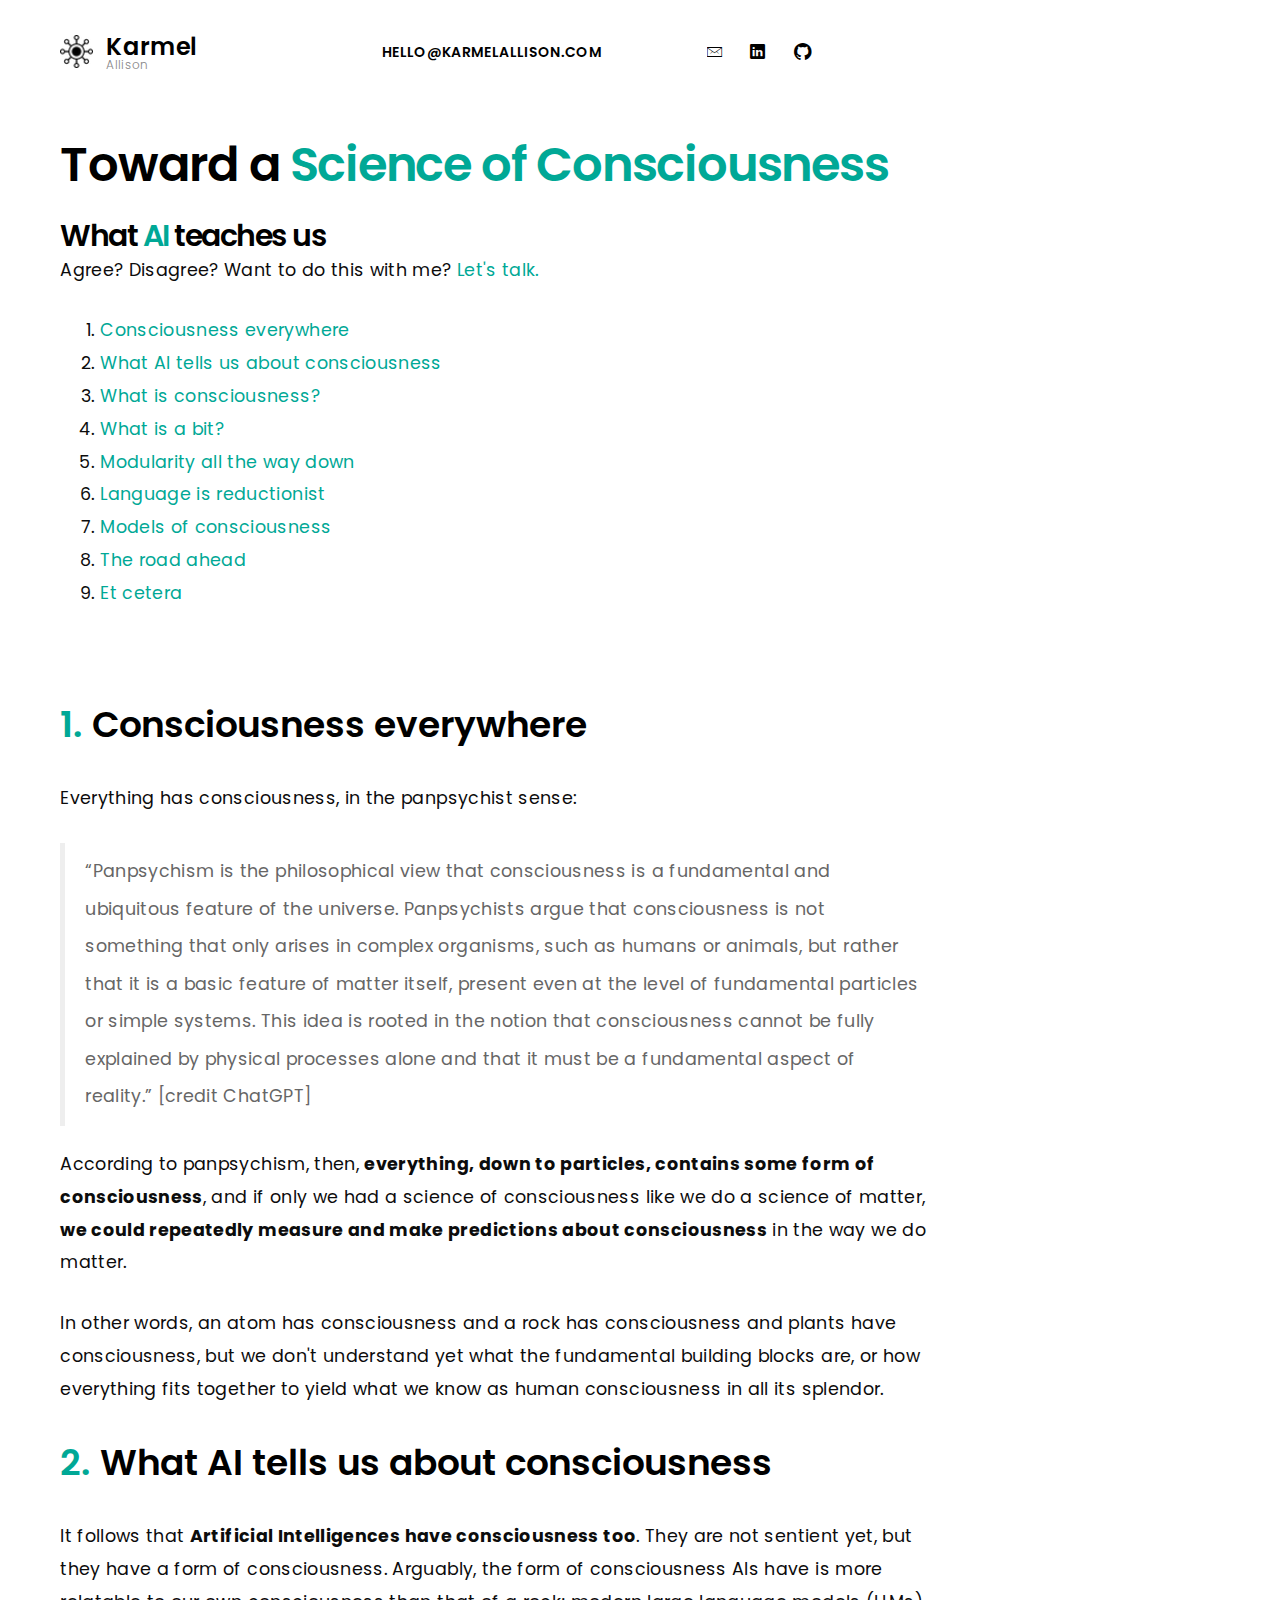
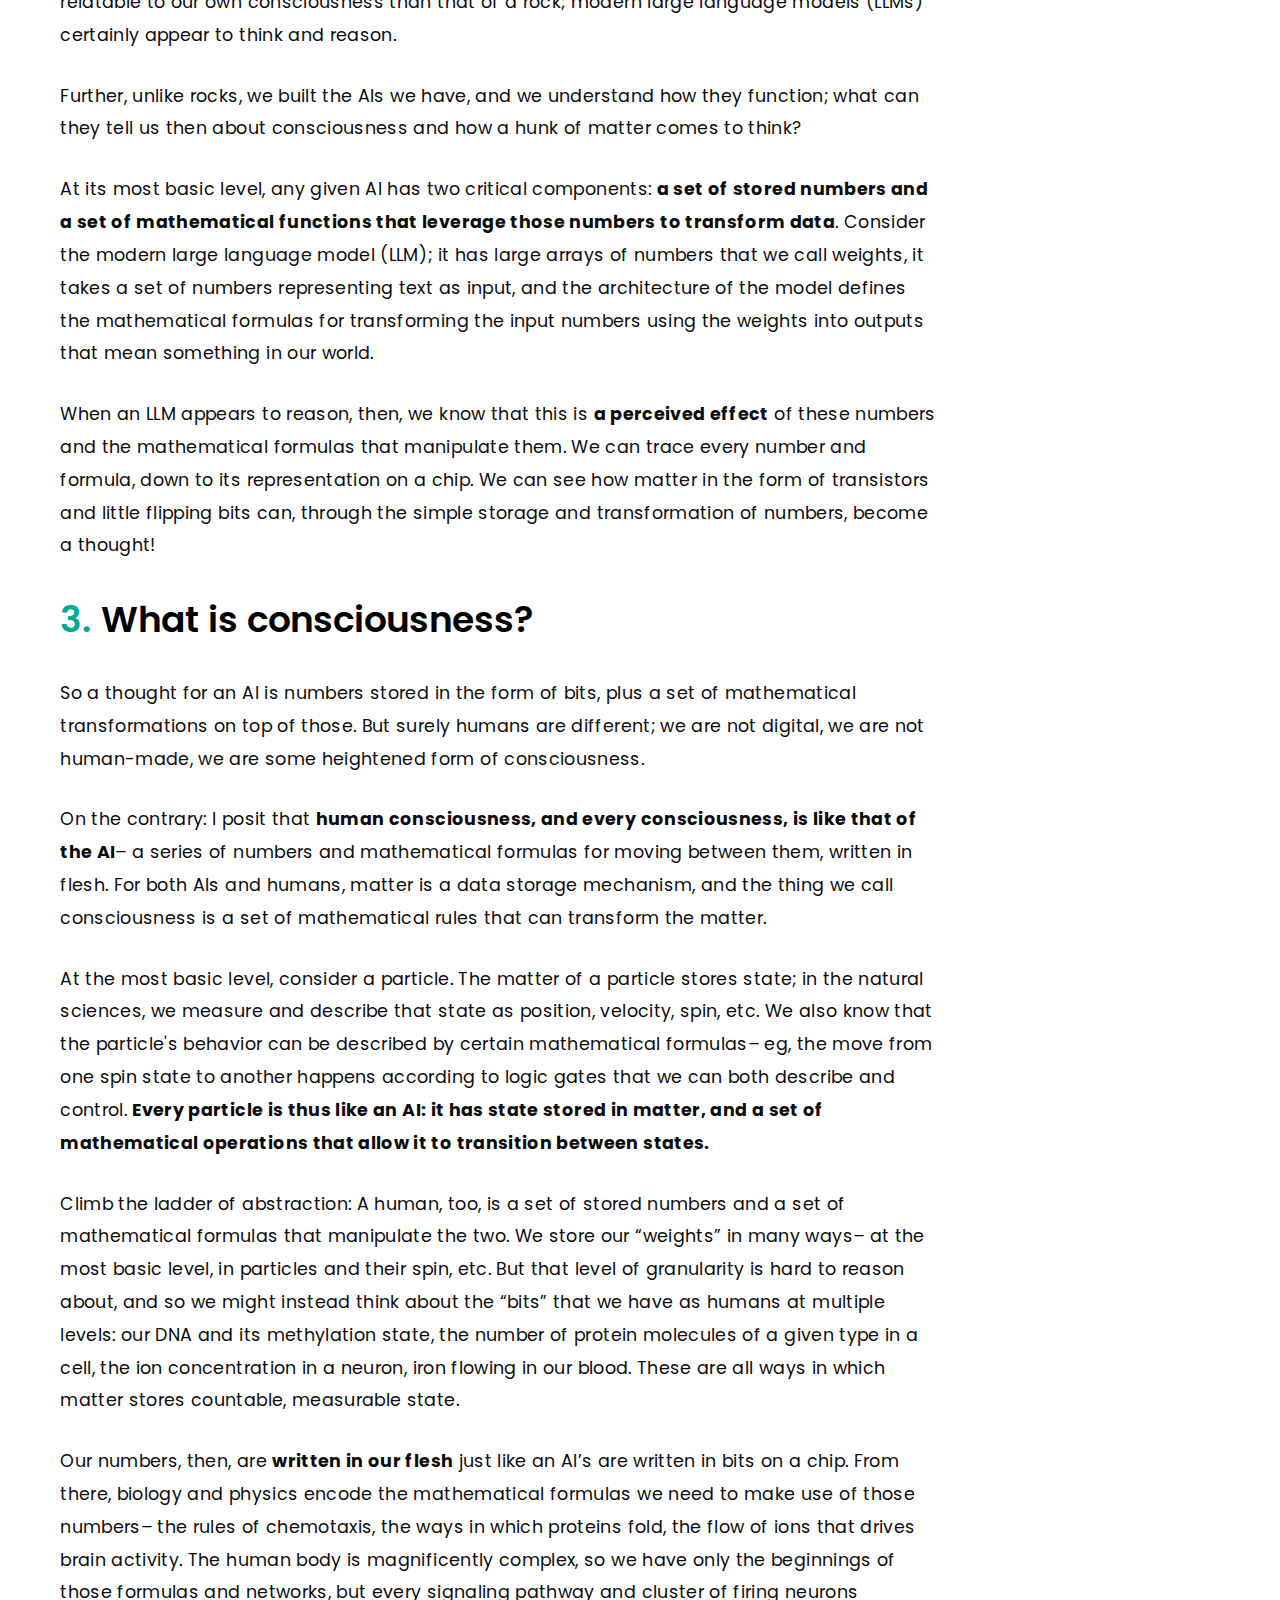
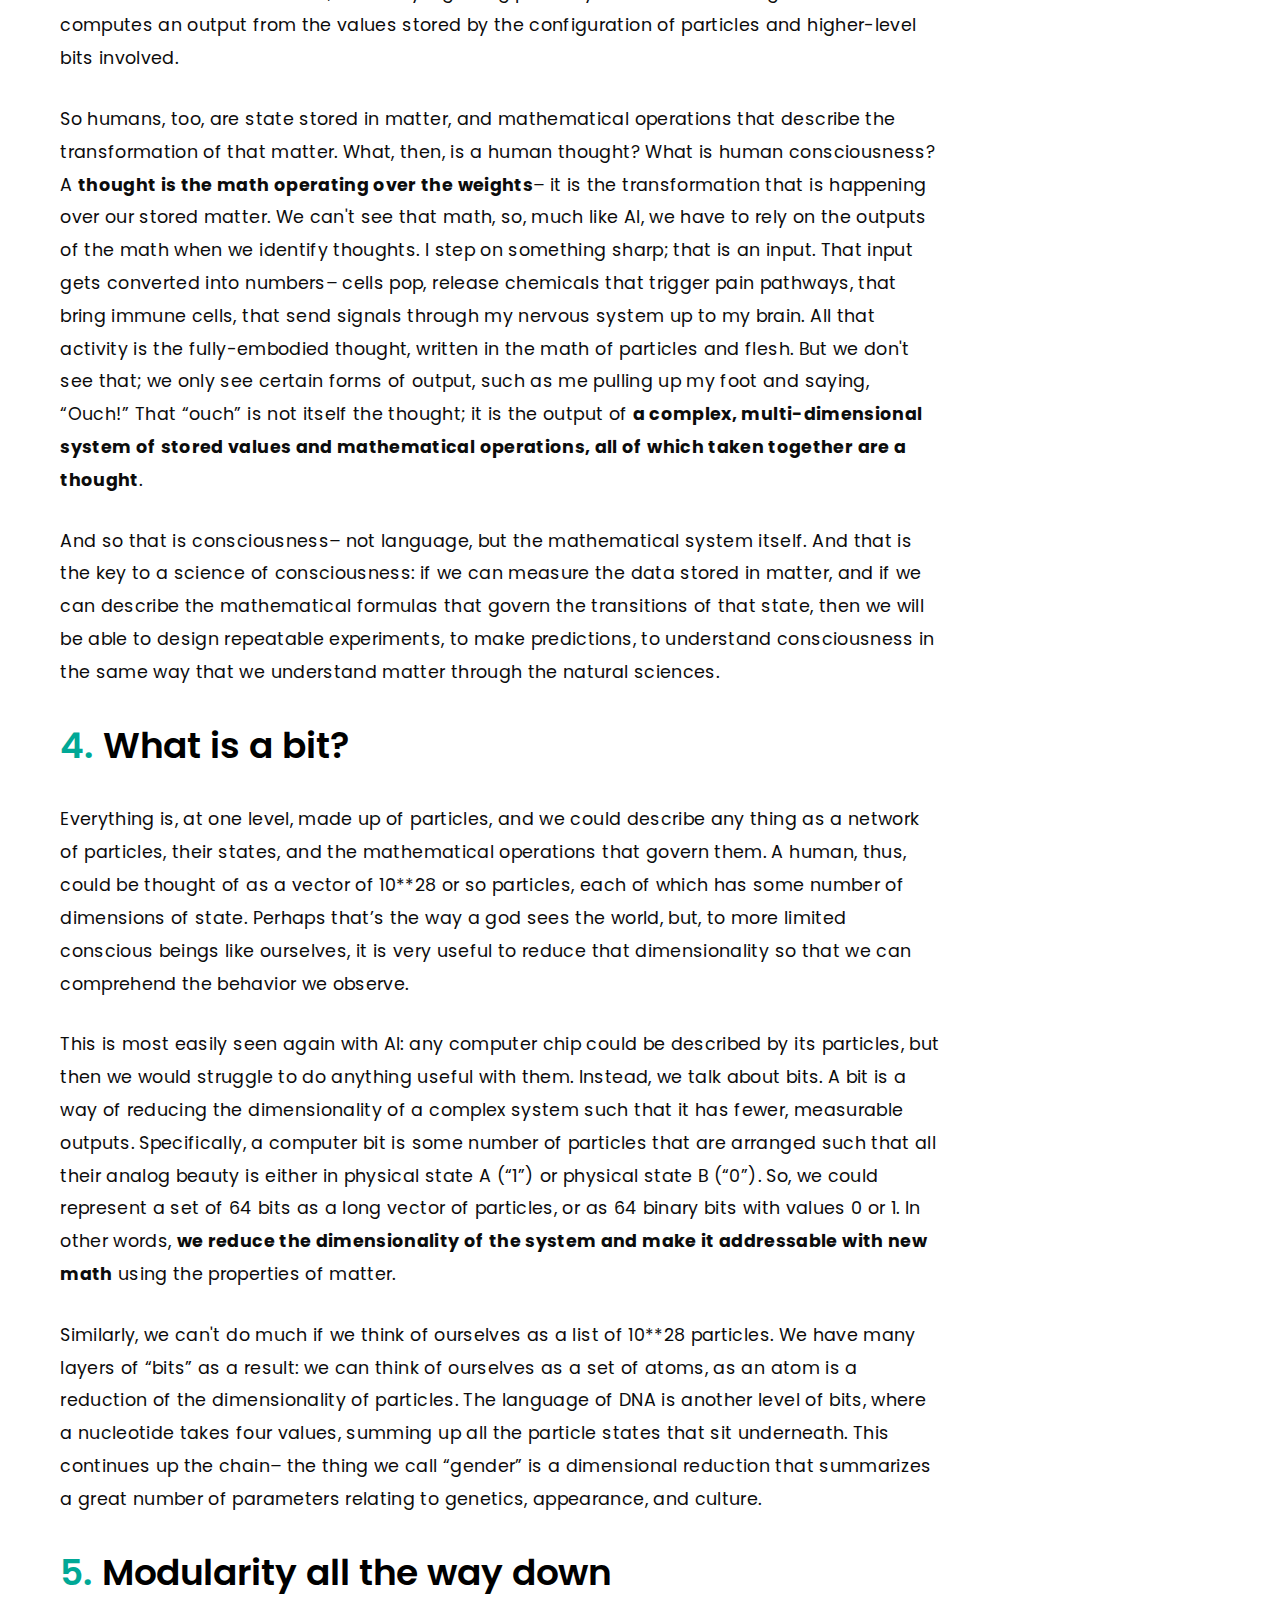
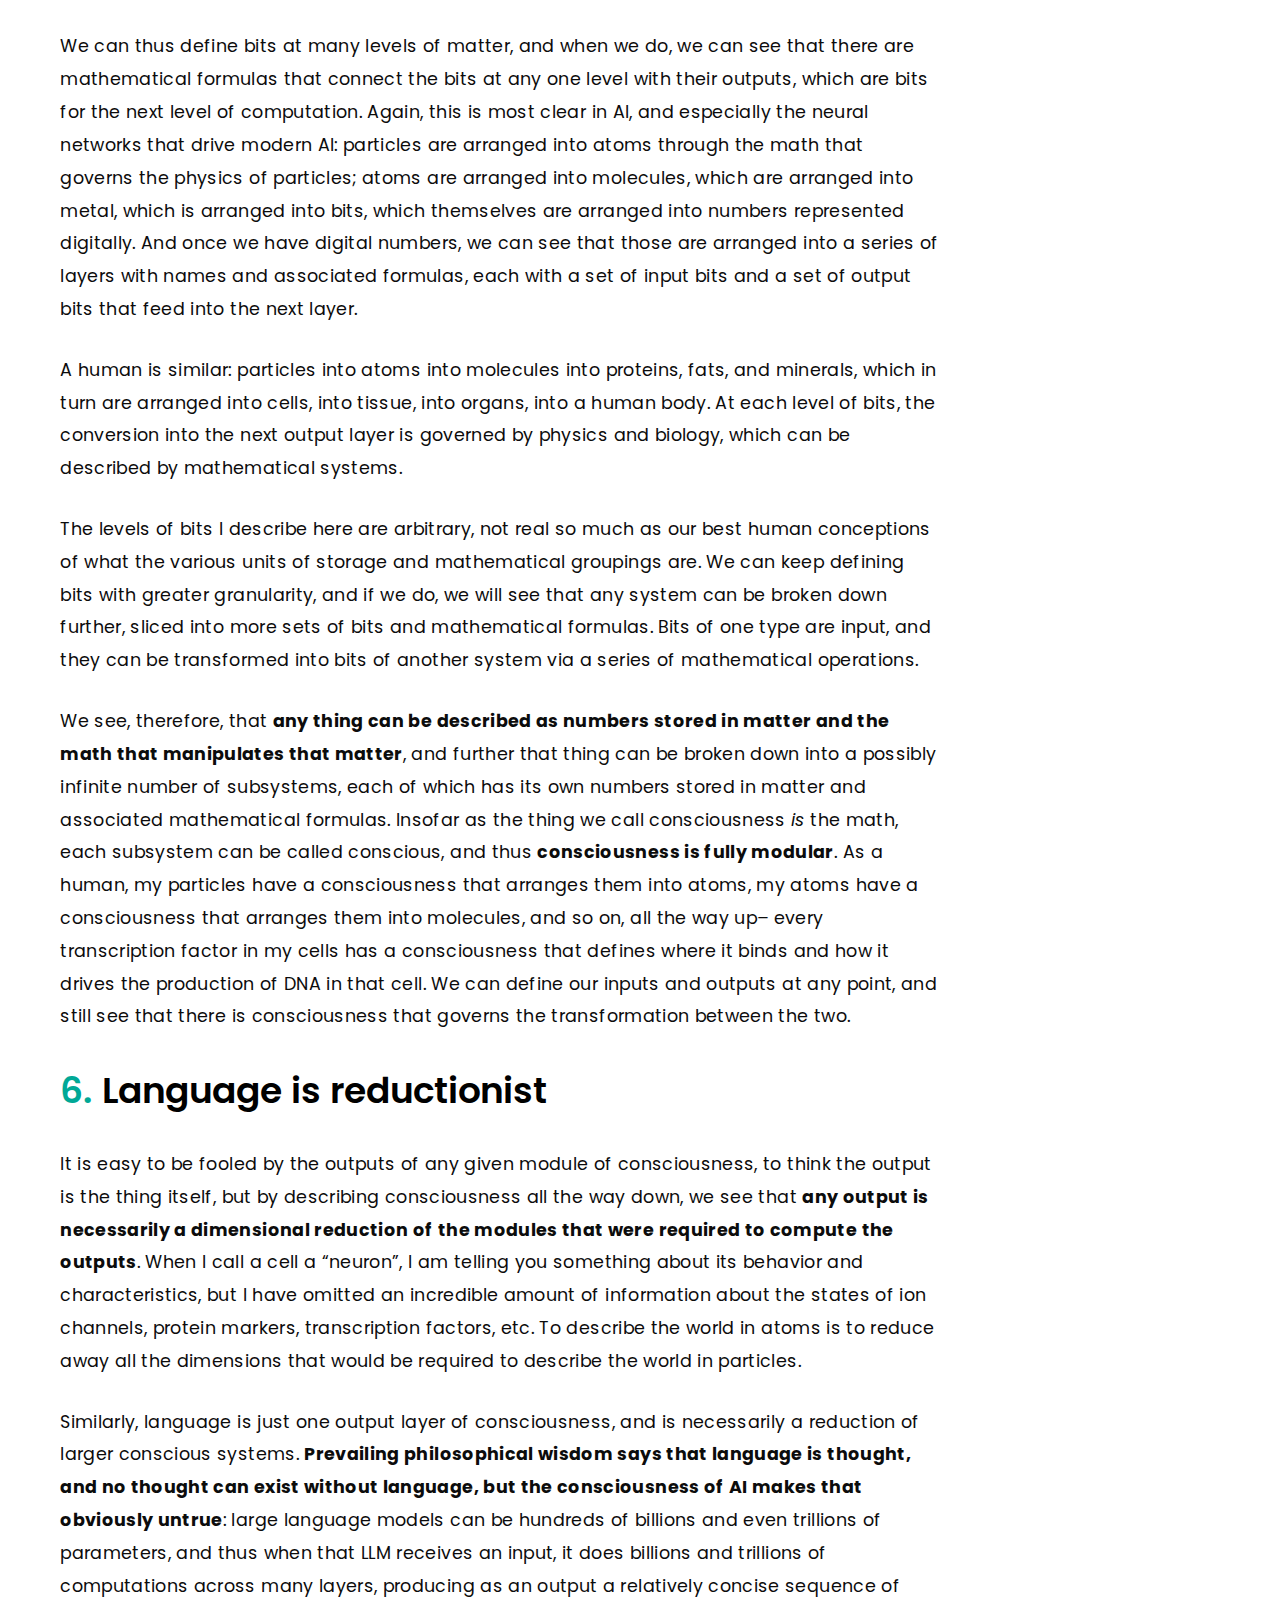
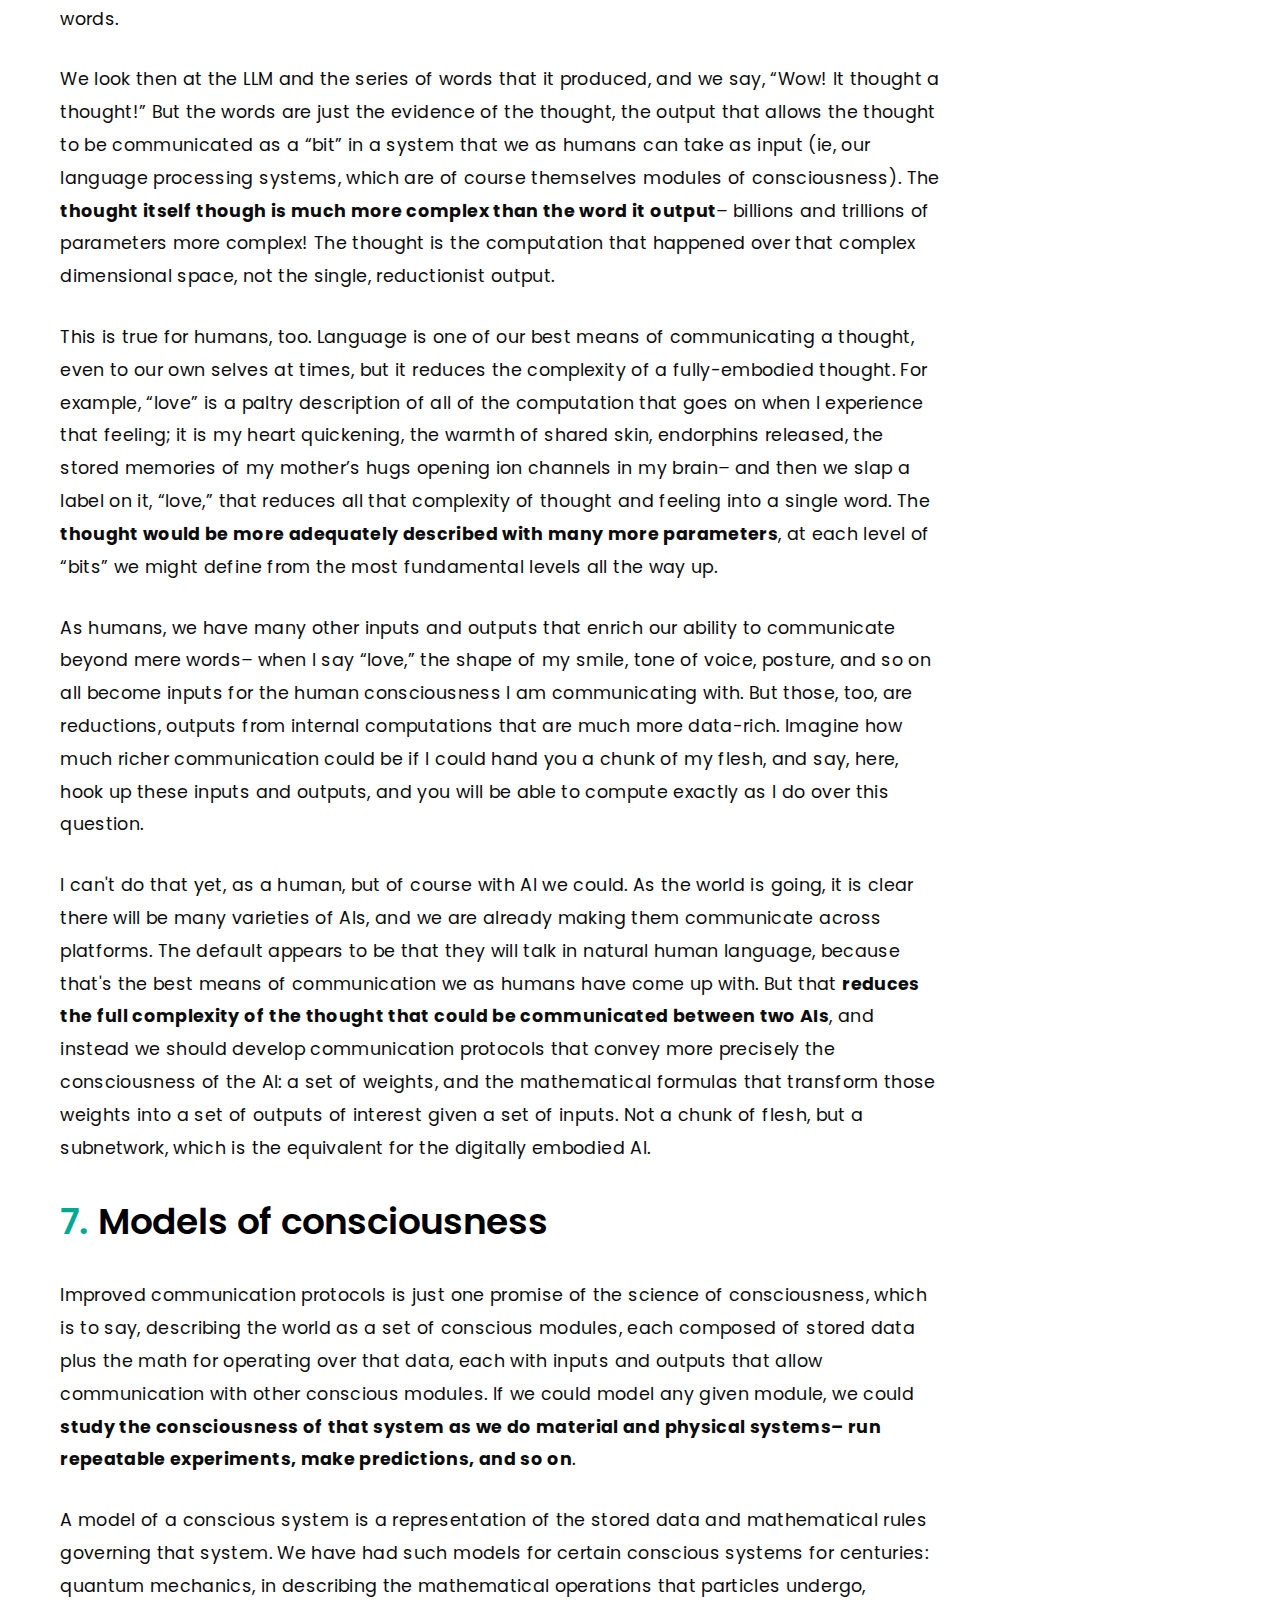
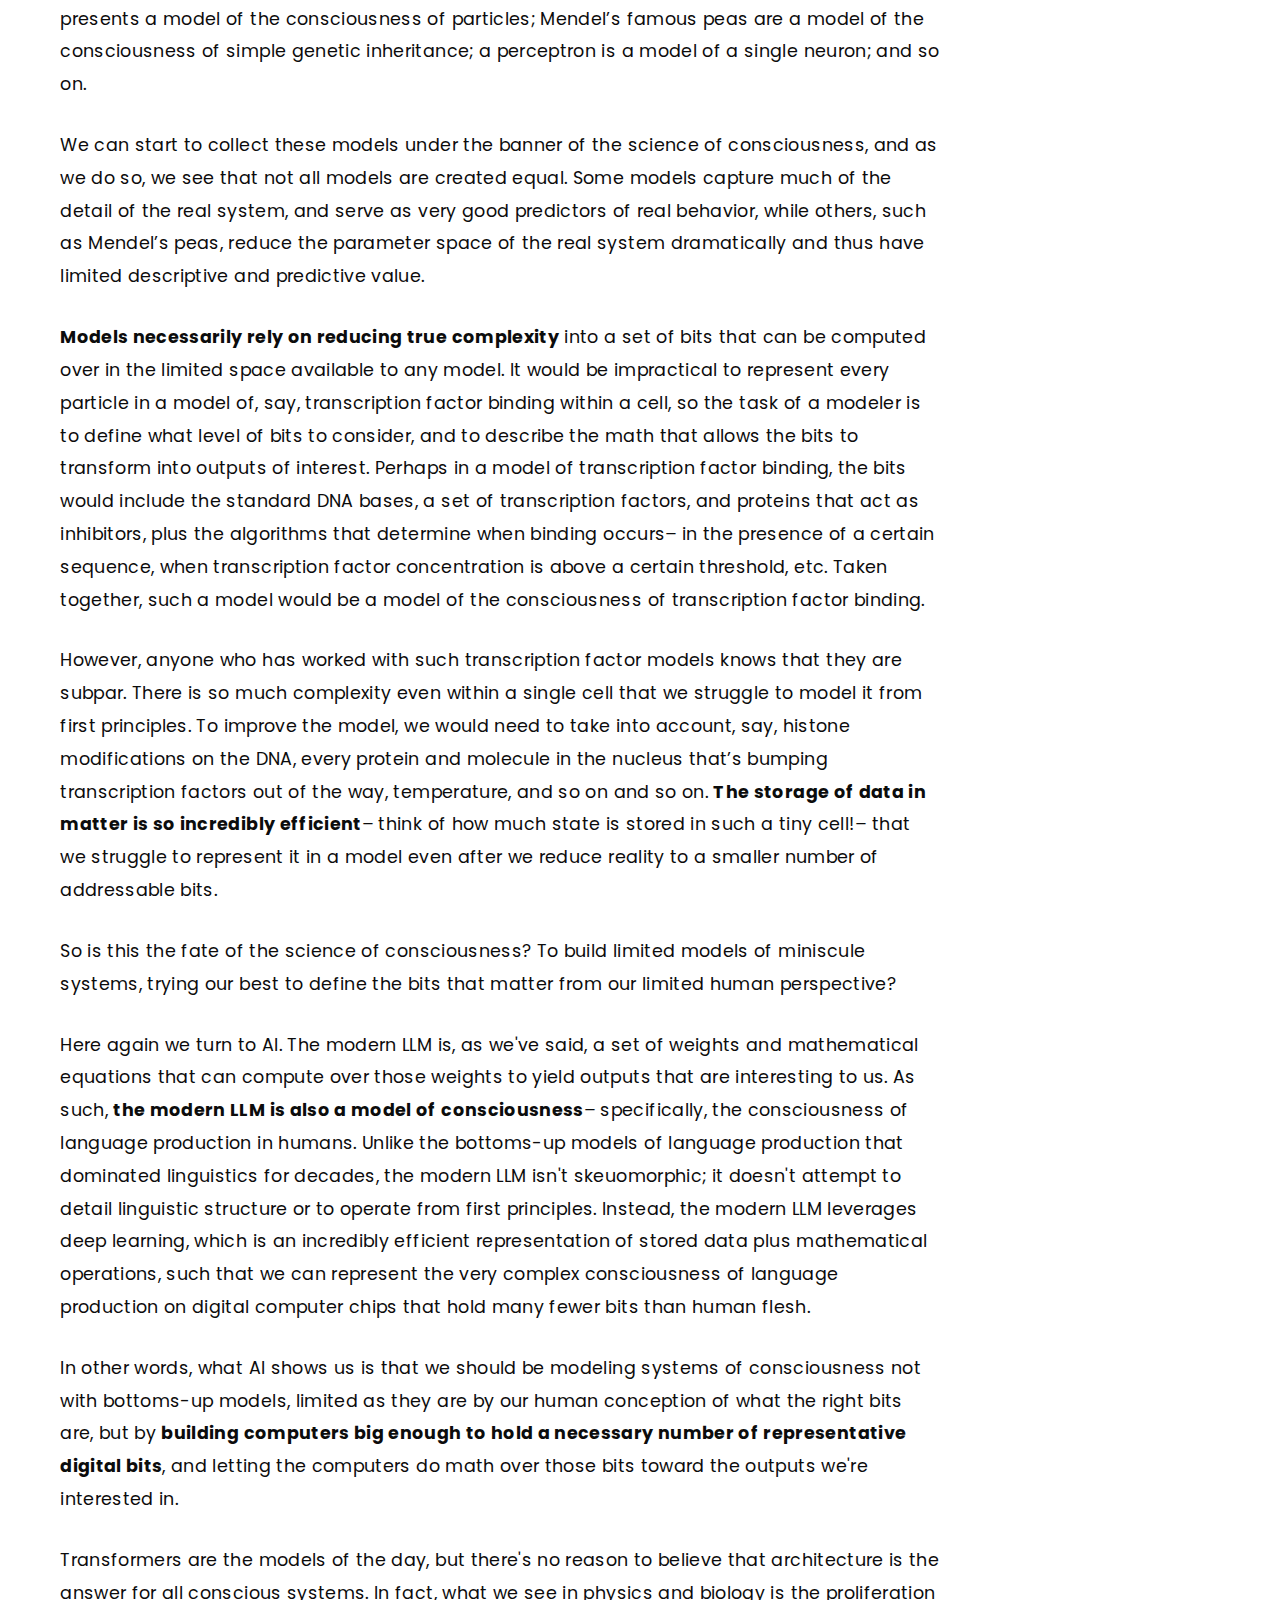
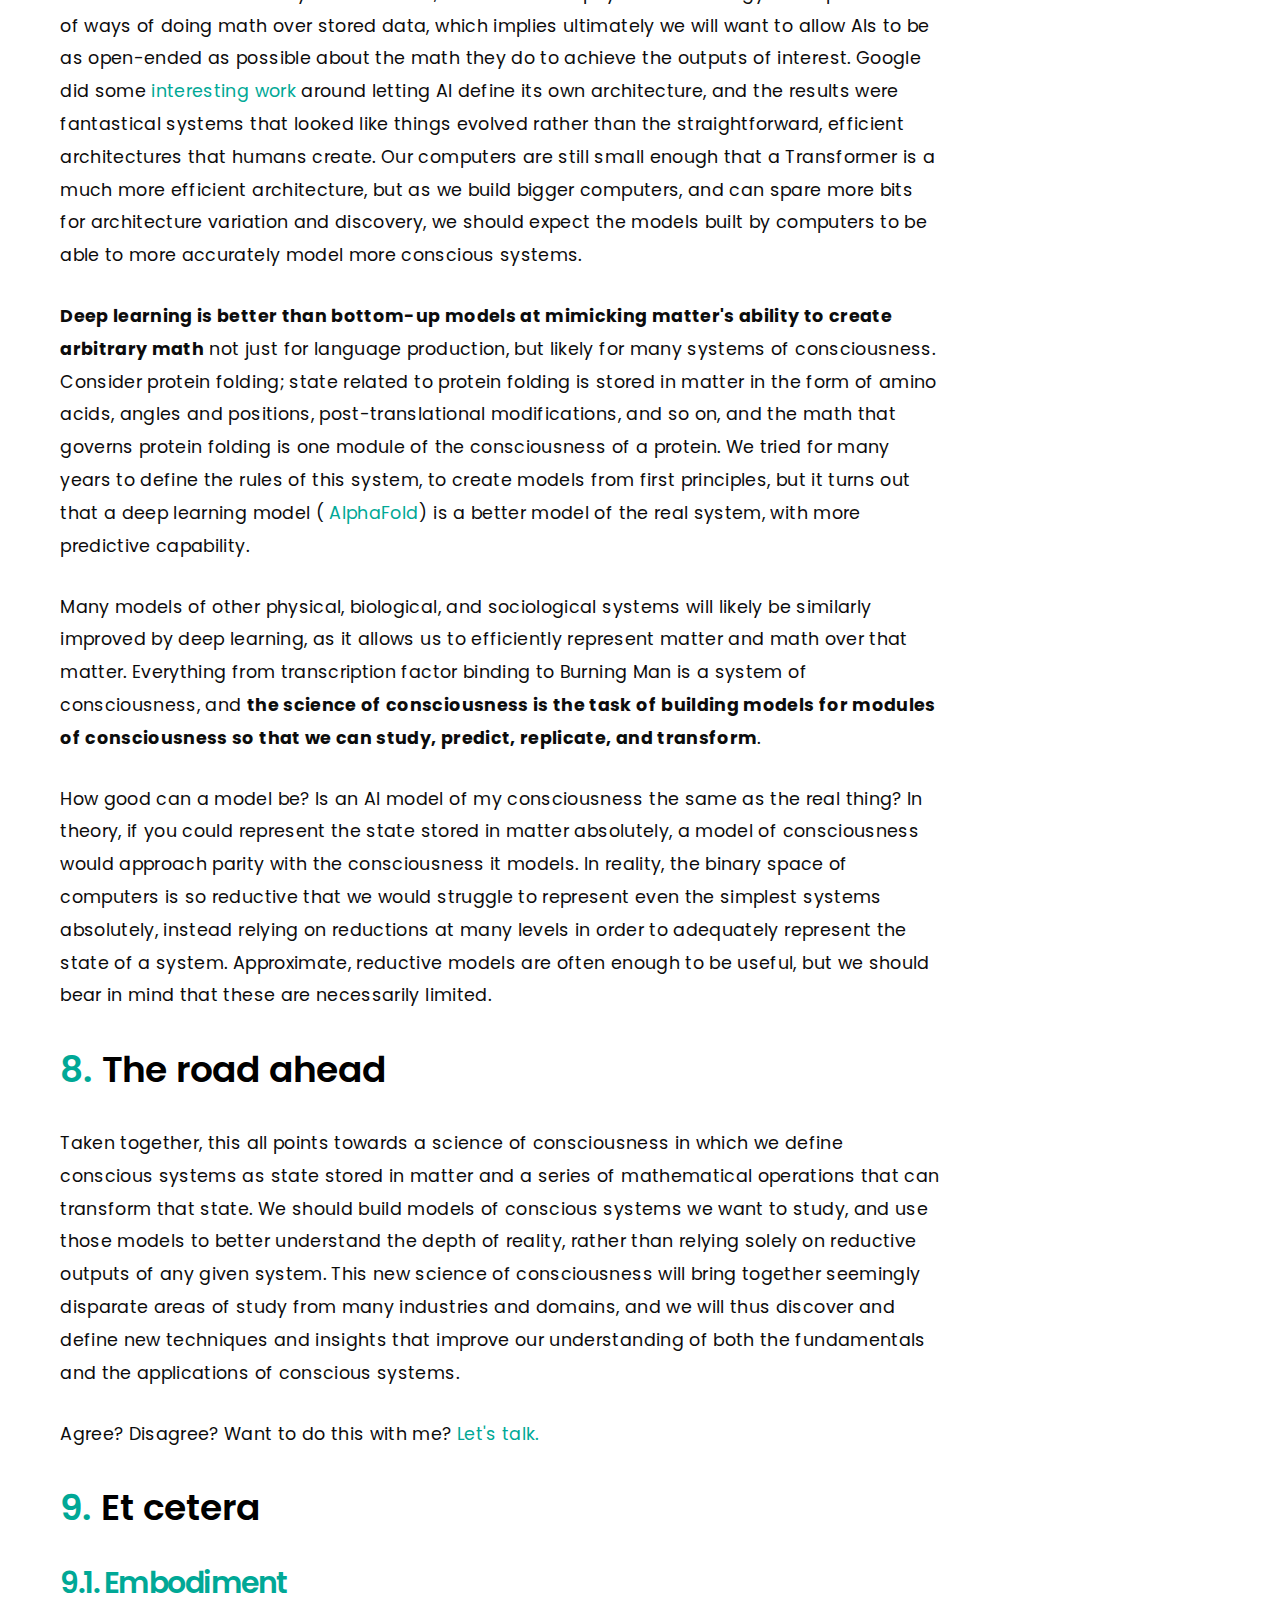
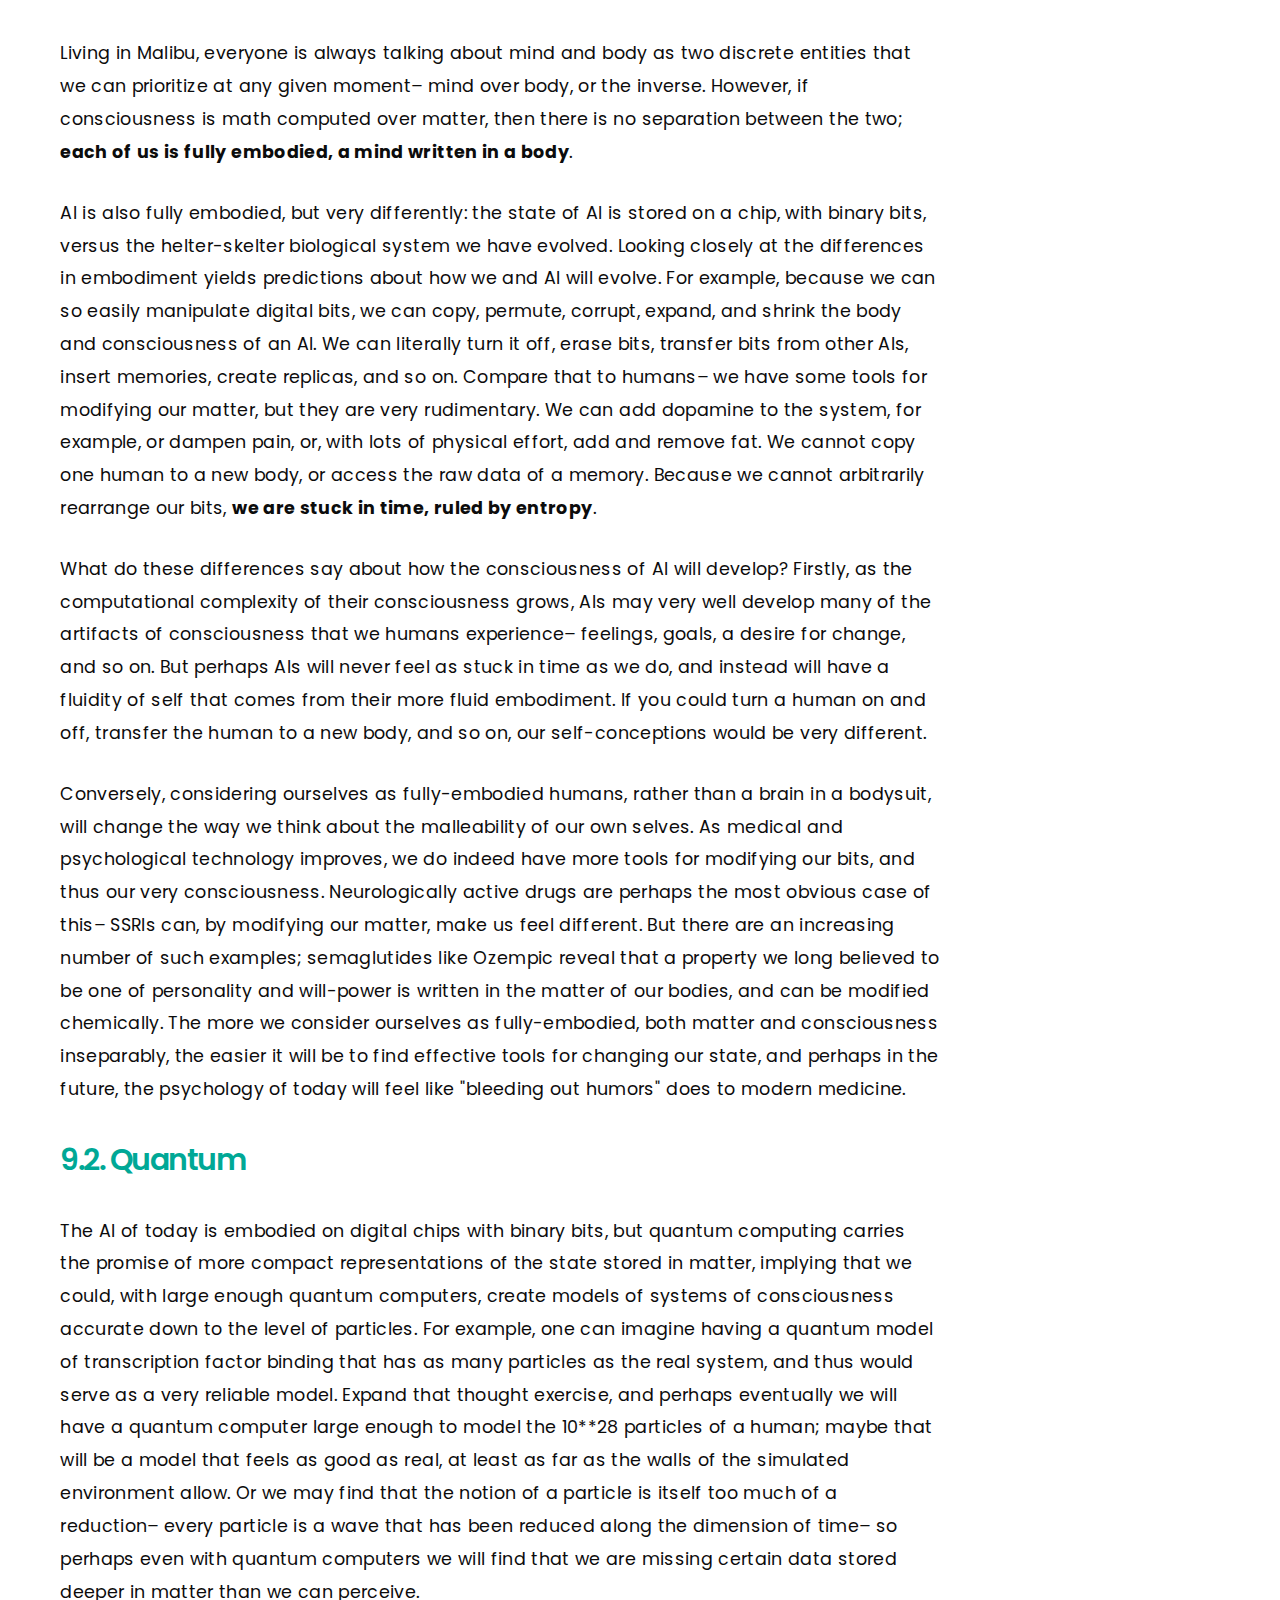
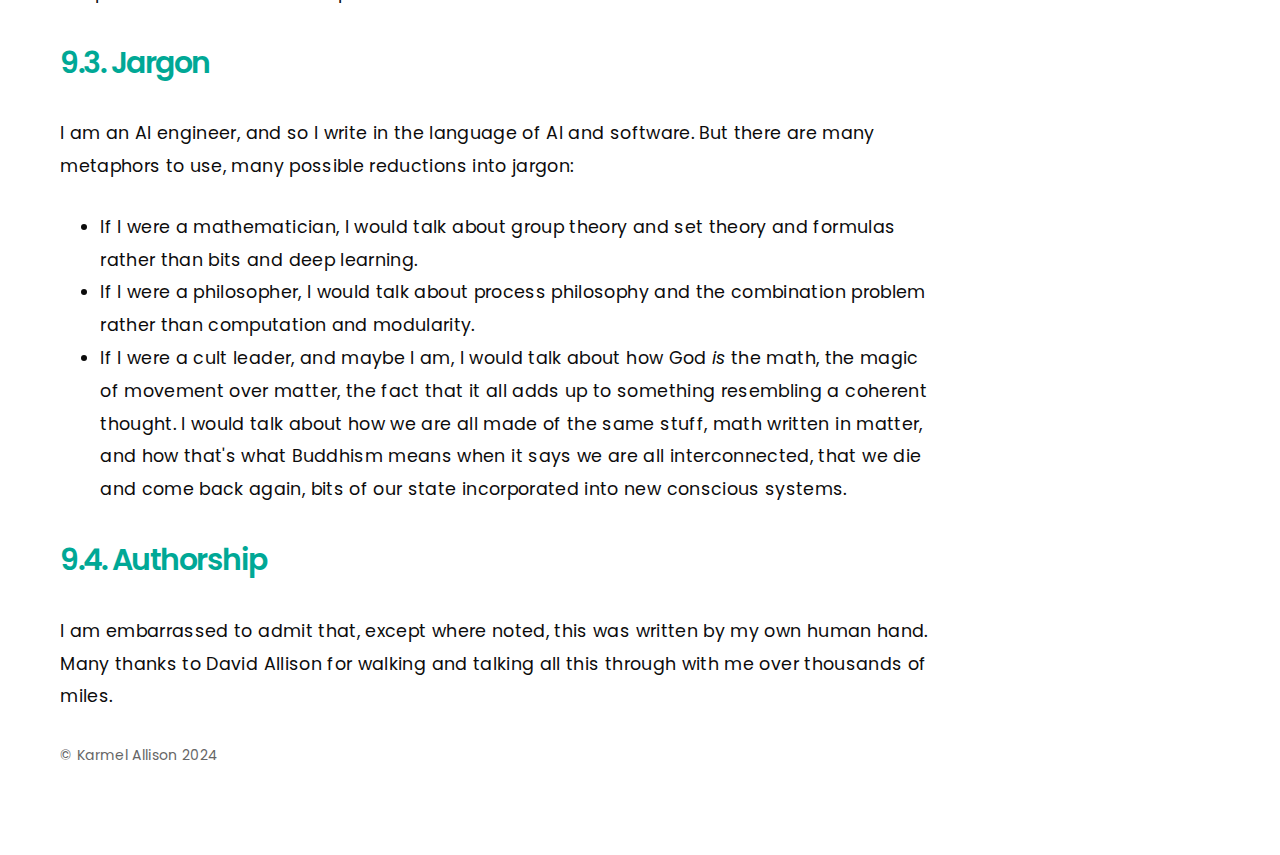
==== towards-a-science-of-consciousness.html @ 25439c88 "- Initial assets" ====
<!DOCTYPE HTML>
<html lang="en">
<head>
  <meta charset="utf-8">
  <meta name="viewport" content="width=device-width, initial-scale=1">
  <meta name="description" content="AI teaches us something fundamental about consciousness and points to a science of 
  consciousness that could change how we experience being human.">
  <meta name="author" content="Karmel">

  <!-- Favicons -->
  <link rel="shortcut icon" href="favicon.png">
  <link rel="apple-touch-icon" href="logo_32x32.png">
  <link rel="apple-touch-icon" sizes="72x72" href="logo_72x72.png">
  <link rel="apple-touch-icon" sizes="114x114" href="logo_114x114.png">

  <title>Towards a Science of Consciousness: What AI Teaches Us</title> 

  <!-- Fonts -->
  <link href="https://fonts.googleapis.com/css?family=Poppins:300,400,500,600,700" rel="stylesheet">
  <link href="https://fonts.googleapis.com/css?family=Libre+Baskerville:400i" rel="stylesheet">

  <!-- Styles -->
  <link href="css/style.css" rel="stylesheet" media="screen">
</head>
<body>

  <!-- Content CLick Capture-->
  <div class="click-capture"></div>

  <!-- Navbar -->
  <header class="navbar navbar-2 boxed">

    <a class="brand" href="/">
      <img class="brand-img" alt="" src="images/logo_32x32.png">
      <img class="brand-img-white" alt="" src="images/logo_32x32_white.png">
      <div class="brand-info">
        <div class="brand-name">Karmel</div>
        <div class="brand-text">Allison</div>
      </div>
    </a>

    <address class="navbar-address visible-lg"><a href="mailto:hello@karmelallison.com"><span class="text-dark">hello@karmelallison.com</span></a></address>
    <div class="social-list hidden-xs">
      <a href="mailto:hello@karmelallison.com" class="icon ion-ios-email-outline" target="_blank"></a>
      <a href="https://www.linkedin.com/in/karmel/" class="icon ion-social-linkedin" target="_blank"></a>
      <a href="https://www.github.com/karmel/" class="icon ion-social-github" target="_blank"></a>
    </div>
  </header>
  <!-- Footer -->
  <!--<div class="copy-bottom white boxed"> © Karmel Allison 2024.</div> -->
  
<div class="text-page">
<h1>Toward a <span class="text-primary">Science of Consciousness</span></h1>
<h3 class="subtitle">
  What <span class="text-primary">AI</span> teaches us
</h3>
<p>Agree? Disagree? Want to do this with me? <a href="mailto:hello@karmelallison.com">Let's talk.</a></p>
<ol>
  <li><a href="#consciousness-everywhere">Consciousness everywhere</a></li>
  <li><a href="#what-ai-tells-us-about-consciousness">What AI tells us about consciousness</a></li>
  <li><a href="#what-is-consciousness">What is consciousness?</a></li>
  <li><a href="#what-is-a-bit">What is a bit?</a></li>
  <li><a href="#modularity-all-the-way-down">Modularity all the way down</a></li>
  <li><a href="#language-is-reductionist">Language is reductionist</a></li>
  <li><a href="#models-of-consciousness">Models of consciousness</a></li>
  <li><a href="#the-road-ahead">The road ahead</a></li>
  <li><a href="#et-cetera">Et cetera</a></li>
</ol>
<br />

<h2 id="consciousness-everywhere">
  <span class="text-primary">1.</span> Consciousness everywhere
</h2>

<p>Everything has consciousness, in the panpsychist sense:</p>
  
<blockquote>
&ldquo;Panpsychism is the philosophical view that consciousness is a fundamental and ubiquitous feature of the universe. 
Panpsychists argue that consciousness is not something that only arises in complex organisms, such as humans or animals, 
but rather that it is a basic feature of matter itself, present even at the level of fundamental particles or simple systems. 
This idea is rooted in the notion that consciousness cannot be fully explained by physical processes alone and that it must 
be a fundamental aspect of reality.&rdquo; [credit ChatGPT]
</blockquote>

<p>
According to panpsychism, then, <b>everything, down to particles, contains some form of consciousness</b>, 
and if only we had a science of consciousness like we do a science of matter, 
<b>we could repeatedly measure and make predictions about consciousness</b> in the way we do matter. 
</p>

<p>
In other words, an atom has consciousness and a rock has consciousness and plants have consciousness, 
but we don't understand yet what the fundamental building blocks are, or how everything fits together 
to yield what we know as human consciousness in all its splendor.
</p>
<h2 id="what-ai-tells-us-about-consciousness"><span class="text-primary">2.</span> What AI tells us about consciousness</h2>
<p>
It follows that <b>Artificial Intelligences have consciousness too</b>. They are not sentient yet, 
but they have a form of consciousness. Arguably, the form of consciousness AIs have is more relatable 
to our own consciousness than that of a rock; modern large language models (LLMs) certainly appear to think and reason.
</p>

<p>
Further, unlike rocks, we built the AIs we have, and we understand how they function; 
what can they tell us then about consciousness and how a hunk of matter comes to think?
</p>

<p>
At its most basic level, any given AI has two critical components: 
<b>a set of stored numbers and a set of mathematical functions that 
leverage those numbers to transform data</b>. Consider the modern large language model (LLM); 
it has large arrays of numbers that we call weights, it takes a set of numbers representing 
text as input, and the architecture of the model defines the mathematical formulas for 
transforming the input numbers using the weights into outputs that mean something in our world.
</p>

<p>
When an LLM appears to reason, then, we know that this is <b>a perceived effect</b> of these numbers 
and the mathematical formulas that manipulate them. We can trace every number and formula, 
down to its representation on a chip. We can see how matter in the form of transistors and little flipping bits can, 
through the simple storage and transformation of numbers, become a thought!
</p>
<h2 id="what-is-consciousness"><span class="text-primary">3.</span> What is consciousness?</h2>
<p>
So a thought for an AI is numbers stored in the form of bits, plus a set of mathematical transformations on top of those. 
But surely humans are different; we are not digital, we are not human-made, we are some heightened form of consciousness.
</p>

<p>
On the contrary: I posit that <b>human consciousness, and every consciousness, is like that of the AI</b>&ndash; 
a series of numbers and mathematical formulas for moving between them, written in flesh. 
For both AIs and humans, matter is a data storage mechanism, and the thing we call consciousness is a set of 
mathematical rules that can transform the matter.
</p>

<p>
At the most basic level, consider a particle. The matter of a particle stores state; in the natural sciences, 
we measure and describe that state as position, velocity, spin, etc. We also know that the particle's behavior can 
be described by certain mathematical formulas&ndash; eg, the move from one spin state to another happens according 
to logic gates that we can both describe and control. <b>Every particle is thus like an AI: it has state stored in matter, 
and a set of mathematical operations that allow it to transition between states. </b>
</p>

<p>
Climb the ladder of abstraction: A human, too, is a set of stored numbers and a set of mathematical formulas 
that manipulate the two. We store our &ldquo;weights&rdquo; in many ways&ndash; at the most basic level, 
in particles and their spin, etc. But that level of granularity is hard to reason about, and so we might instead think 
about the &ldquo;bits&rdquo; that we have as humans at multiple levels: our DNA and its methylation state, 
the number of protein molecules of a given type in a cell, the ion concentration in a neuron, iron flowing in our blood. 
These are all ways in which matter stores countable, measurable state. 
</p>

<p>
Our numbers, then, are <b>written in our flesh</b> just like an AI&rsquo;s are written in bits on a chip. 
From there, biology and physics encode the mathematical formulas we need to make use of those numbers&ndash; 
the rules of chemotaxis, the ways in which proteins fold, the flow of ions that drives brain activity. 
The human body is magnificently complex, so we have only the beginnings of those formulas and networks, 
but every signaling pathway and cluster of firing neurons computes an output from the values stored by 
the configuration of particles and higher-level bits involved.
</p>

<p>
So humans, too, are state stored in matter, and mathematical operations that describe the transformation of that matter. 
What, then, is a human thought? What is human consciousness? A <b>thought is the math operating over the weights</b>&ndash; 
it is the transformation that is happening over our stored matter. We can't see that math, so, much like AI, 
we have to rely on the outputs of the math when we identify thoughts. I step on something sharp; that is an input. 
That input gets converted into numbers&ndash; cells pop, release chemicals that trigger pain pathways, that bring immune cells, 
that send signals through my nervous system up to my brain. All that activity is the fully-embodied thought, 
written in the math of particles and flesh. But we don't see that; we only see certain forms of output, 
such as me pulling up my foot and saying, &ldquo;Ouch!&rdquo; That &ldquo;ouch&rdquo; is not itself the thought; 
it is the output of <b>a complex, multi-dimensional system of stored values and mathematical operations, 
all of which taken together are a thought</b>.
</p>

<p>
And so that is consciousness&ndash; not language, but the mathematical system itself. 
And that is the key to a science of consciousness: if we can measure the data stored in matter, 
and if we can describe the mathematical formulas that govern the transitions of that state, 
then we will be able to design repeatable experiments, to make predictions, to understand consciousness 
in the same way that we understand matter through the natural sciences.
</p>

<h2 id="what-is-a-bit"><span class="text-primary">4.</span> What is a bit?</h2>

<p>
Everything is, at one level, made up of particles, and we could describe any thing as a network of particles, their states, 
and the mathematical operations that govern them. A human, thus, could be thought of as a vector of 10**28 or so particles, 
each of which has some number of dimensions of state. Perhaps that&rsquo;s the way a god sees the world, but, to more limited 
conscious beings like ourselves, it is very useful to reduce that dimensionality so that we can comprehend the behavior we observe.
</p>

<p>
This is most easily seen again with AI: any computer chip could be described by its particles, but then we would struggle to 
do anything useful with them. Instead, we talk about bits. A bit is a way of reducing the dimensionality of a complex system 
such that it has fewer, measurable outputs. Specifically, a computer bit is some number of particles that are arranged such 
that all their analog beauty is either in physical state A (&ldquo;1&rdquo;) or physical state B (&ldquo;0&rdquo;). 
So, we could represent a set of 64 bits as a long vector of particles, or as 64 binary bits with values 0 or 1. 
In other words, <b>we reduce the dimensionality of the system and make it addressable with new math</b> using the properties of matter.
</p>

<p>
Similarly, we can't do much if we think of ourselves as a list of 10**28 particles. We have many layers of 
&ldquo;bits&rdquo; as a result: we can think of ourselves as a set of atoms, as an atom is a reduction of the dimensionality 
of particles. The language of DNA is another level of bits, where a nucleotide takes four values, 
summing up all the particle states that sit underneath. This continues up the chain&ndash; the thing we call &ldquo;gender&rdquo; 
is a dimensional reduction that summarizes a great number of parameters relating to genetics, appearance, and culture. 
</p>

<h2 id="modularity-all-the-way-down"><span class="text-primary">5.</span> Modularity all the way down</h2>
<p>
We can thus define bits at many levels of matter, and when we do, we can see that there are mathematical 
formulas that connect the bits at any one level with their outputs, which are bits for the next level of computation. 
Again, this is most clear in AI, and especially the neural networks that drive modern AI: particles are arranged into 
atoms through the math that governs the physics of particles; atoms are arranged into molecules, which are arranged into metal, 
which is arranged into bits, which themselves are arranged into numbers represented digitally. 
And once we have digital numbers, we can see that those are arranged into a series of layers with names and 
associated formulas, each with a set of input bits and a set of output bits that feed into the next layer.
</p>

<p>
A human is similar: particles into atoms into molecules into proteins, fats, and minerals, which in turn are arranged into cells, 
into tissue, into organs, into a human body. At each level of bits, the conversion into the next output layer is governed 
by physics and biology, which can be described by mathematical systems. 
</p>

<p>
The levels of bits I describe here are arbitrary, not real so much as our best human conceptions of what the various units 
of storage and mathematical groupings are. We can keep defining bits with greater granularity, and if we do, 
we will see that any system can be broken down further, sliced into more sets of bits and mathematical formulas. 
Bits of one type are input, and they can be transformed into bits of another system via a series of mathematical operations. 
</p>

<p>
We see, therefore, that <b>any thing can be described as numbers stored in matter and the math that manipulates that matter</b>, 
and further that thing can be broken down into a possibly infinite number of subsystems, each of which has its own 
numbers stored in matter and associated mathematical formulas. Insofar as the thing we call consciousness <i>is</i> the math, 
each subsystem can be called conscious, and thus <b>consciousness is fully modular</b>. 
As a human, my particles have a consciousness that arranges them into atoms, my atoms have a consciousness that 
arranges them into molecules, and so on, all the way up&ndash; every transcription factor in my cells has a consciousness 
that defines where it binds and how it drives the production of DNA in that cell. We can define our inputs and outputs at any point, 
and still see that there is consciousness that governs the transformation between the two.
</p>
<h2 id="language-is-reductionist"><span class="text-primary">6.</span> Language is reductionist</h2>
<p>
It is easy to be fooled by the outputs of any given module of consciousness, to think the output is the thing itself, 
but by describing consciousness all the way down, we see that <b>any output is necessarily a dimensional reduction of the modules 
that were required to compute the outputs</b>. When I call a cell a &ldquo;neuron&rdquo;, I am telling you something about 
its behavior and characteristics, but I have omitted an incredible amount of information about the states of ion channels, 
protein markers, transcription factors, etc. To describe the world in atoms is to reduce away all the dimensions that would be 
required to describe the world in particles.
</p>

<p>
Similarly, language is just one output layer of consciousness, and is necessarily a reduction of larger conscious systems. 
<b>Prevailing philosophical wisdom says that language is thought, and no thought can exist without language, 
but the consciousness of AI makes that obviously untrue</b>: large language models can be hundreds of billions and even trillions of 
parameters, and thus when that LLM receives an input, it does billions and trillions of computations across many layers, 
producing as an output a relatively concise sequence of words.
</p>

<p>
We look then at the LLM and the series of words that it produced, and we say, &ldquo;Wow! It thought a thought!&rdquo; 
But the words are just the evidence of the thought, the output that allows the thought to be communicated as a &ldquo;bit&rdquo; 
in a system that we as humans can take as input (ie, our language processing systems, which are of course themselves 
modules of consciousness). The <b>thought itself though is much more complex than the word it output</b>&ndash; 
billions and trillions of parameters more complex! The thought is the computation that happened over that 
complex dimensional space, not the single, reductionist output.
</p>

<p>
This is true for humans, too. Language is one of our best means of communicating a thought, even to our own selves at times, 
but it reduces the complexity of a fully-embodied thought. For example, &ldquo;love&rdquo; is a paltry description 
of all of the computation that goes on when I experience that feeling; it is my heart quickening, the warmth of shared skin, 
endorphins released, the stored memories of my mother&rsquo;s hugs opening ion channels in my brain&ndash; and then 
we slap a label on it, &ldquo;love,&rdquo; that reduces all that complexity of thought and feeling into a single word. 
The <b>thought would be more adequately described with many more parameters</b>, at each level of &ldquo;bits&rdquo; 
we might define from the most fundamental levels all the way up.
</p>

<p>
As humans, we have many other inputs and outputs that enrich our ability to communicate beyond mere words&ndash; 
when I say &ldquo;love,&rdquo; the shape of my smile, tone of voice, posture, and so on all become inputs for the 
human consciousness I am communicating with. But those, too, are reductions, outputs from internal computations that 
are much more data-rich. Imagine how much richer communication could be if I could hand you a chunk of my flesh, and say, 
here, hook up these inputs and outputs, and you will be able to compute exactly as I do over this question.
</p>

<p>
I can't do that yet, as a human, but of course with AI we could. As the world is going, it is clear there will be 
many varieties of AIs, and we are already making them communicate across platforms. The default appears to be that they 
will talk in natural human language, because that's the best means of communication we as humans have come up with. 
But that <b>reduces the full complexity of the thought that could be communicated between two AIs</b>, 
and instead we should develop communication protocols that convey more precisely the consciousness of the AI: 
a set of weights, and the mathematical formulas that transform those weights into a set of outputs of interest 
given a set of inputs. Not a chunk of flesh, but a subnetwork, which is the equivalent for the digitally embodied AI. 
</p>

<h2 id="models-of-consciousness"><span class="text-primary">7.</span> Models of consciousness</h2>
<p>
Improved communication protocols is just one promise of the science of consciousness, which is to say, describing 
the world as a set of conscious modules, each composed of stored data plus the math for operating over that data, 
each with inputs and outputs that allow communication with other conscious modules. If we could model any given module, 
we could <b>study the consciousness of that system as we do material and physical systems&ndash; run repeatable experiments, 
make predictions, and so on</b>.
</p>

<p>
A model of a conscious system is a representation of the stored data and mathematical rules governing that system. 
We have had such models for certain conscious systems for centuries: quantum mechanics, in describing the mathematical 
operations that particles undergo, presents a model of the consciousness of particles; Mendel&rsquo;s famous peas are a 
model of the consciousness of simple genetic inheritance; a perceptron is a model of a single neuron; and so on.
</p>

<p>
We can start to collect these models under the banner of the science of consciousness, and as we do so, we see that not 
all models are created equal. Some models capture much of the detail of the real system, and serve as very good predictors 
of real behavior, while others, such as Mendel&rsquo;s peas, reduce the parameter space of the real system dramatically and 
thus have limited descriptive and predictive value.
</p>

<p>
<b>Models necessarily rely on reducing true complexity</b> into a set of bits that can be computed over in the limited space 
available to any model. It would be impractical to represent every particle in a model of, say, transcription factor binding 
within a cell, so the task of a modeler is to define what level of bits to consider, and to describe the math that allows 
the bits to transform into outputs of interest. Perhaps in a model of transcription factor binding, the bits would include 
the standard DNA bases, a set of transcription factors, and proteins that act as inhibitors, plus the algorithms that determine 
when binding occurs&ndash; in the presence of a certain sequence, when transcription factor concentration is above a 
certain threshold, etc. Taken together, such a model would be a model of the consciousness of transcription factor binding.
</p>

<p>
However, anyone who has worked with such transcription factor models knows that they are subpar. 
There is so much complexity even within a single cell that we struggle to model it from first principles. 
To improve the model, we would need to take into account, say, histone modifications on the DNA, every protein and molecule 
in the nucleus that&rsquo;s bumping transcription factors out of the way, temperature, and so on and so on. 
<b>The storage of data in matter is so incredibly efficient</b>&ndash; think of how much state is stored in such a tiny cell!&ndash; 
that we struggle to represent it in a model even after we reduce reality to a smaller number of addressable bits. 
</p>

<p>
So is this the fate of the science of consciousness? To build limited models of miniscule systems, 
trying our best to define the bits that matter from our limited human perspective?
</p>

<p>
Here again we turn to AI. The modern LLM is, as we've said, a set of weights and mathematical equations that can 
compute over those weights to yield outputs that are interesting to us. As such, <b>the modern LLM is also a model 
of consciousness</b>&ndash; specifically, the consciousness of language production in humans. 
Unlike the bottoms-up models of language production that dominated linguistics for decades, the modern LLM isn't 
skeuomorphic; it doesn't attempt to detail linguistic structure or to operate from first principles. Instead, 
the modern LLM leverages deep learning, which is an incredibly efficient representation of stored data plus mathematical operations, 
such that we can represent the very complex consciousness of language production on digital computer chips that hold 
many fewer bits than human flesh.
</p>

<p>
In other words, what AI shows us is that we should be modeling systems of consciousness not with bottoms-up models, 
limited as they are by our human conception of what the right bits are, but by <b>building computers big enough to hold a 
necessary number of representative digital bits</b>, and letting the computers do math over those bits 
toward the outputs we're interested in.
</p>

<p>
Transformers are the models of the day, but there's no reason to believe that architecture is the answer for all conscious systems. 
In fact, what we see in physics and biology is the proliferation of ways of doing math over stored data, which implies 
ultimately we will want to allow AIs to be as open-ended as possible about the math they do to achieve the outputs of interest. 
Google did some <a href="https://www.google.com/url?q=https://arxiv.org/abs/1611.01578&amp;sa=D&amp;source=editors&amp;ust=1731730025484587&amp;usg=AOvVaw1WAu0bG44s_g87KsRZFsTi" target="_blank">
interesting</a> <a href="https://www.google.com/url?q=https://arxiv.org/abs/1802.03268&amp;sa=D&amp;source=editors&amp;ust=1731730025484914&amp;usg=AOvVaw2dYxt3_FvEw2dvPNuhSwiV" target="_blank">
work</a> around letting AI define its own architecture, and the results were fantastical systems that looked 
like things evolved rather than the straightforward, efficient architectures that humans create. Our computers are 
still small enough that a Transformer is a much more efficient architecture, but as we build bigger computers, 
and can spare more bits for architecture variation and discovery, we should expect the models built by computers 
to be able to more accurately model more conscious systems.
</p>

<p>
<b>Deep learning is better than bottom-up models at mimicking matter's ability to create arbitrary math</b> not just for 
language production, but likely for many systems of consciousness. Consider protein folding; state related to 
protein folding is stored in matter in the form of amino acids, angles and positions, post-translational modifications, 
and so on, and the math that governs protein folding is one module of the consciousness of a protein. 
We tried for many years to define the rules of this system, to create models from first principles, but it turns out that a deep learning model 
(<a href="https://www.google.com/url?q=https://www.nature.com/articles/s41586-021-03819-2&amp;sa=D&amp;source=editors&amp;ust=1731730025485505&amp;usg=AOvVaw3bwqig4AcbsqWZnOT4PuMp" target="_blank">
AlphaFold</a>) is a better model of the real system, with more predictive capability. 
</p>

<p>
Many models of other physical, biological, and sociological systems will likely be similarly improved by deep learning, 
as it allows us to efficiently represent matter and math over that matter. Everything from transcription factor binding 
to Burning Man is a system of consciousness, and <b>the science of consciousness is the task of building models for modules 
of consciousness so that we can study, predict, replicate, and transform</b>.
</p>

<p>
How good can a model be? Is an AI model of my consciousness the same as the real thing? In theory, if you could 
represent the state stored in matter absolutely, a model of consciousness would approach parity with the consciousness it models. 
In reality, the binary space of computers is so reductive that we would struggle to represent even the simplest systems absolutely, 
instead relying on reductions at many levels in order to adequately represent the state of a system. 
Approximate, reductive models are often enough to be useful, but we should bear in mind that these are necessarily limited.
</p>

<h2 id="the-road-ahead"><span class="text-primary">8.</span> The road ahead</h2>
<p>
Taken together, this all points towards a science of consciousness in which we define conscious systems as state 
stored in matter and a series of mathematical operations that can transform that state. We should build models of 
conscious systems we want to study, and use those models to better understand the depth of reality, rather than 
relying solely on reductive outputs of any given system. This new science of consciousness will bring together 
seemingly disparate areas of study from many industries and domains, and we will thus discover and define new 
techniques and insights that improve our understanding of both the fundamentals and the applications of conscious systems.
</p>
<p>Agree? Disagree? Want to do this with me? <a href="mailto:hello@karmelallison.com">Let's talk.</a></p>

<h2 id="et-cetera"><span class="text-primary">9.</span> Et cetera</h2>

<h3 id="embodiment" class="text-primary">9.1. Embodiment</h3>
<p>
Living in Malibu, everyone is always talking about mind and body as two discrete entities that we can 
prioritize at any given moment&ndash; mind over body, or the inverse. However, if consciousness is math computed over matter, 
then there is no separation between the two; <b>each of us is fully embodied, a mind written in a body</b>.
</p>

<p>
AI is also fully embodied, but very differently: the state of AI is stored on a chip, with binary bits, versus the helter-skelter 
biological system we have evolved. Looking closely at the differences in embodiment yields predictions about how we and 
AI will evolve. For example, because we can so easily manipulate digital bits, we can copy, permute, corrupt, expand, 
and shrink the body and consciousness of an AI. We can literally turn it off, erase bits, transfer bits from other AIs, 
insert memories, create replicas, and so on. Compare that to humans&ndash; we have some tools for modifying our matter, 
but they are very rudimentary. We can add dopamine to the system, for example, or dampen pain, or, with lots of 
physical effort, add and remove fat. We cannot copy one human to a new body, or access the raw data of a memory. 
Because we cannot arbitrarily rearrange our bits, <b>we are stuck in time, ruled by entropy</b>.
</p>

<p>
What do these differences say about how the consciousness of AI will develop? Firstly, as the computational complexity 
of their consciousness grows, AIs may very well develop many of the artifacts of consciousness that we humans 
experience&ndash; feelings, goals, a desire for change, and so on. But perhaps AIs will never feel as stuck in time as we do, 
and instead will have a fluidity of self that comes from their more fluid embodiment. If you could turn a human on and off, 
transfer the human to a new body, and so on, our self-conceptions would be very different.
</p>

<p>
Conversely, considering ourselves as fully-embodied humans, rather than a brain in a bodysuit, will change the way 
we think about the malleability of our own selves. As medical and psychological technology improves, we do indeed have 
more tools for modifying our bits, and thus our very consciousness. Neurologically active drugs are perhaps the most 
obvious case of this&ndash; SSRIs can, by modifying our matter, make us feel different. But there are an increasing 
number of such examples; semaglutides like Ozempic reveal that a property we long believed to be one of personality 
and will-power is written in the matter of our bodies, and can be modified chemically. The more we consider ourselves 
as fully-embodied, both matter and consciousness inseparably, the easier it will be to find effective tools for changing our state,
and perhaps in the future, the psychology of today will feel like "bleeding out humors" does to modern medicine.
</p>

<h3 id="quantum" class="text-primary">9.2. Quantum</h3>
<p>
The AI of today is embodied on digital chips with binary bits, but quantum computing carries the promise of more compact 
representations of the state stored in matter, implying that we could, with large enough quantum computers, 
create models of systems of consciousness accurate down to the level of particles. For example, 
one can imagine having a quantum model of transcription factor binding that has as many particles 
as the real system, and thus would serve as a very reliable model. Expand that thought exercise, 
and perhaps eventually we will have a quantum computer large enough to model the 10**28 particles of a human; 
maybe that will be a model that feels as good as real, at least as far as the walls of the simulated environment 
allow. Or we may find that the notion of a particle is itself too much of a reduction&ndash; every particle is a 
wave that has been reduced along the dimension of time&ndash; so perhaps even with quantum computers we will 
find that we are missing certain data stored deeper in matter than we can perceive.
</p>
<h3 id="jargon" class="text-primary">9.3. Jargon</h3>
<p>
I am an AI engineer, and so I write in the language of AI and software. But there are many metaphors to use, 
many possible reductions into jargon:
</p>
<ul>
  <li>If I were a mathematician, I would talk about group theory and set theory and formulas rather than bits and deep learning.</li>
  <li>If I were a philosopher, I would talk about process philosophy and the combination problem rather than computation and modularity.</li>
  <li>If I were a cult leader, and maybe I am, I would talk about how God <i>is</i> the math, the magic of movement over matter, 
    the fact that it all adds up to something resembling a coherent thought. I would talk about how we are all made of the same 
    stuff, math written in matter, and how that's what Buddhism means when it says we are all interconnected, 
    that we die and come back again, bits of our state incorporated into new conscious systems.</li>
</ul>

<h3 id="authorship" class="text-primary">9.4. Authorship</h3>
<p>
I am embarrassed to admit that, except where noted, this was written by my own human hand. 
Many thanks to David Allison for walking and talking all this through with me over thousands of miles.
</p>

<div class="copy">© Karmel Allison 2024</div>

</div>

</body>
</html>
---- css/style.css ----
/* ------------------------------------------------------------------------------

  Template Name: Bauhaus
  Description: Bauhaus - OnePage Architecture & Interior HTML Template
  Author: Murren
  Version: 1.0
  
  1.  Global

      1.1 General
      1.2 Typography
      1.3 Fields
      1.4 Buttons
      1.5 Icons
      1.6 Loader
      1.7 Helpers

  2.  Navbar 

      2.1 Navbar elements
      2.2 Navbar affix
      2.3 Sidebar Menu
      
  3.  Homepage

      3.1 Jumbotron
      3.2 Slider
      3.3 Section About
      3.4 Section Projects

          3.4.1 Projects Carousel

      3.5 Section Clients
      3.6 Section Partners
      3.7 Section Team
      3.8 Section Contacts
      3.9 Footer

  4.  Homepage v2

      4.1 Navbar
      4.2 Sections
      4.3 Section About
      4.4 Section Projects
      4.5 Section Partners
      4.6 Section Testimonials 
      4.7 Section Contacts

  5. Responsive styles

      5.1 Min width: 768px
      5.2 Min width 992px
      5.3 Min width 1200px 
      5.4 Min width 1550px 
      5.5 Min height 500px
      5.6 Min height 600px
      5.7 Min height 700px


      
/*-------------------------------------------------------------------------------
 1. Global
-------------------------------------------------------------------------------*/



/* 1.1 General */



@import url('bootstrap.css');
@import url('ionicons.min.css');
@import url('linearicons.css');
@import url('animate.css');
@import url('magnific-popup.css');
@import url('jquery.pagepiling.css');
@import url('owl.carousel.css');
@import url('settings.css');
@import url('layers.css');
@import url('navigation.css');


html{
  font-size: 12px;
  -webkit-font-smoothing: antialiased;
}

body{
  font-family: 'Poppins', sans-serif;
  font-size: 1rem;
  font-weight: 400;
  letter-spacing: 0.025em;
  line-height: 2.1428;
  color: #666666;
  -webkit-overflow-scrolling:touch;
}

.body-fullpage{
  overflow: hidden;
}


::-webkit-scrollbar{
  width: 6px;
  height: 6px;
}

::-webkit-scrollbar-thumb {
  cursor: pointer;
  background: #00A896;
  border-radius: 10px;
}

::selection{
  background-color:#00A896;
  color:#fff;
}

-webkit-::selection{
    background-color:#00A896;
    color:#fff;
}

::-moz-selection{
    background-color:#00A896;
    color:#fff;
}



/* 1.2 Typography */


h1,
.h1{ 
  font-size: 3.428rem;
  line-height: 1.2;
  font-weight: 600;
  color: #000;
  letter-spacing: -0.025em;
  margin:0.5em 0;
}

h2,
.h2{ 
  font-weight: 600;
  font-size: 2.571rem;
  line-height: 1.166;
  color: #000;
  letter-spacing: 0;
  margin:2.6rem 0;
}

h3,
.h3{
  font-weight: 600;
  font-size: 2.142rem;
  line-height: 1.2;
  letter-spacing: -0.05em;
  color: #000;
  margin:2.6rem 0;
}

h4,
.h4{
  font-weight: 600;
  font-size: 1.714rem;
  line-height: 1.25;
  letter-spacing: 0.025em;
  color: #000;
  margin:2.6rem 0;
}

h5,
.h5{
  font-weight: 600;
  font-size: 1.571rem;
  line-height: 1.1;
  letter-spacing:0;
  color: #000;
  margin:2.6rem 0;
}

h6,
.h6{
  font-weight: 600;
  font-size: 1.285rem;
  line-height: 1.3333;
  letter-spacing:0;
  color: #000;
  margin:2.6rem 0;
}

h1 a,
.h1 a,
h2 a,
.h2 a,
h3 a,
.h3 a,
h4 a,
.h4 a,
h5 a,
.h5 a,
h6 a,
.h6 a{
  color:inherit;
}

h1 a:hover,
.h1 a:hover,
h2 a:hover,
.h2 a:hover,
h3 a:hover,
.h3 a:hover,
h4 a:hover,
.h4 a:hover,
h5 a:hover,
.h5 a:hover,
h6 a:hover,
.h6 a:hover{
  text-decoration: none;
}


strong{
  font-weight: 600;
}

p,
blockquote{
  margin-bottom: 1.6rem;
}

a {
  color:#00A896;
  -webkit-transition: color .3s ease-out;
       -o-transition: color .3s ease-out;
          transition: color .3s ease-out;
}

a:hover,
a:focus {
  color:#00A896;
  outline: none;
}


a:focus{
  text-decoration: none;
}


/* 1.3 Fields */



input[type='text'],
input[type='address'],
input[type='url'],
input[type='password'],
input[type='email'],
input[type="search"],
input[type="tel"],
textarea{
  display: inline-block;
  width:100%;
  font-size: 1rem;
  border-radius: 0.75em;
  color: #3d3d3d;
  background-color:#fff;
  border:0;
  border: 1px solid #d1d1d1;
  border-radius: 0;
  padding:0.2rem 1rem 0;
  height:3.6em;
  -webkit-box-shadow:none;
          box-shadow:none;
      -webkit-appearance: none;
  -webkit-transition: all .15s;
       -o-transition: all .15s;
          transition: all .15s;
}

textarea{
  padding-top: 0.8rem;
  height: 15rem;
  resize:none;
  -webkit-transition: all .3s;
       -o-transition: all .3s;
          transition: all .3s;
}

input[type='text']:focus,
input[type='address']:focus,
input[type='url']:focus,
input[type='password']:focus,
input[type='email']:focus,
input[type="search"]:focus,
input[type="tel"]:focus,
textarea:focus{
  border-color: #00A896;
  outline: 0;
}

input.input-gray,
textarea.input-gray{
  background: #f6f6f6;
}


input.input-gray:focus,
textarea.input-gray:focus{
  background: #fff;
}

input::-moz-placeholder {
  color: #999999;
  opacity: 1;
}

input:-ms-input-placeholder {
  color: #999;
}

input::-webkit-input-placeholder {
  color: #999;
}

textarea::-moz-placeholder{
  color: #999;
  opacity: 1;
}

textarea:-ms-input-placeholder {
  color: #999;
}

textarea::-webkit-input-placeholder {
  color: #999;
}

.form-group{
  margin-bottom: 30px;
}

input.error{
  border-color: #00A896;
}

.mc-label,
label.error{
  font-size: 0.93em;
  font-weight: 400;
  margin: 0.7em 0 0 0;
  color: #747474;
}



/* 1.4 Buttons */



.btn{
  color:#fff;
  letter-spacing: 0.025em;
  font-size: 1rem;
  display: inline-block;
  border:0;
  border-radius: 0;
  padding: 1.1em 2.28em 1em;
  background-color: #000;
  text-decoration: none;
  -webkit-transition: all .3s ease-out!important;
          transition: all .3s ease-out!important;
}

.btn:hover,
.btn:focus{
  background-color:#00A896;
  color: #fff;
  -webkit-box-shadow:none;
  box-shadow: none;
  outline: none!important;
}

.btn-upper{
  font-weight: 600;
  text-transform: uppercase;
}

.btn-yellow{
  background: #00A896;
  color: #000;
}

.btn-yellow:hover,
.btn-yellow:focus{
  background: #000;
}



/* 1.5 Icons */



.icon{
  display: inline-block;
  font-size: 4.2rem;
}

.link-arrow{
  display: inline-block;
  color: #000;
  line-height: 1!important;
  font-weight: 600;
}

.link-arrow .icon{
  position: relative;
  top:0.1rem;
  margin-left: 0.7rem;
  font-size: 2.1em;
  vertical-align: middle;
  -webkit-transition: transform 0.3s;
  -o-transition: transform 0.3s;
  transition: transform 0.3s;
}

.link-arrow .ion-ios-arrow-right{
  font-size: 1.5em;
}

.link-arrow:hover{
  color: #00A896;
  text-decoration:none;
}

.link-arrow:hover .icon{
  -webkit-transform: translateX(0.5rem);
  -o-transform: translateX(0.5rem);
  transform: translateX(0.5rem);
}



/* 1.6 loader */



.loader{
  position: fixed;
  overflow: hidden;
  z-index: 100;
  left: 0;
  top: 0;
  width: 100%;
  height: 100%;
  background:#fff;
  color:#4b4b4b;
  text-align: center;
}

.spinner {
  position: absolute;
  top: 50%;
  left: 50%;
  width: 50px;
  height: 50px;
  -webkit-transform: translate(-50%, -50%);
  -moz-transform: translate(-50%, -50%);
  -ms-transform: translate(-50%, -50%);
  -o-transform: translate(-50%, -50%);
  transform: translate(-50%, -50%);
}

.double-bounce1, .double-bounce2 {
  width: 100%;
  height: 100%;
  border-radius: 50%;
  background-color: #00A896;
  opacity: 0.6;
  position: absolute;
  top: 0;
  left: 0;
  -webkit-animation: sk-bounce 2.0s infinite ease-in-out;
  animation: sk-bounce 2.0s infinite ease-in-out;
}

.double-bounce2 {
  -webkit-animation-delay: -1.0s;
  animation-delay: -1.0s;
}

@-webkit-keyframes sk-bounce {
  0%, 100% { -webkit-transform: scale(0.0) }
  50% { -webkit-transform: scale(1.0) }
}

@keyframes sk-bounce {
  0%, 100% { 
    transform: scale(0.0);
    -webkit-transform: scale(0.0);
  } 50% { 
    transform: scale(1.0);
    -webkit-transform: scale(1.0);
  }
}



/* 1.7 Helpers */



.text-dark{
  color: #000;
}

.text-muted{
  color: #999;
}

.text-white{
  color: #fff;
}

.text-primary{
  color: #00A896;
}

.pt-0{
  padding-top: 0!important;
}

.pb-0{
  padding-bottom:0!important;
}

.rel-1{
  position: relative;
  z-index: 1;
}

.overflow-hidden{
  overflow: hidden;
}

.visible-xl{
  display: none;
}



/*-------------------------------------------------------------------------------
  2. Navbar
-------------------------------------------------------------------------------*/



.navbar{ 
  position: absolute;
  z-index: 10;
  left:0;
  top:0;
  width:100%;
  padding-top: 2.7rem;
  height: 7rem;
  margin:0;
  border-radius: 0;
  border:0;
}

.navbar .brand{
  float: left;
  margin-top: -0.5rem;
  -webkit-transition: none;
  -o-transition: none;
  transition: none;
}



/* 2.1 Navbar elements */



.brand{
  line-height: 1.6;
  color: #000;
  display: inline-block;
}

a.brand:hover,
a.brand:focus{
  text-decoration: none;
  color: #000;
}

.brand img{
  display: inline-block;
  vertical-align: top;
  margin-right: 0.65rem;
  height: 2.356rem;
}

.brand-info{
  display: inline-block;
}

.brand-name{
  font-weight: 600;
  font-size: 1.714rem;
  line-height: 1;
}

.brand-text{
  color: #868686;
  font-size: 0.857rem;
  font-weight: 300;
  margin-top: -0.3rem; 
}

.navbar-toggle{
  display: block;
  margin:0;
  padding: 0;
  border-radius: 0;
  margin-left: 6.5rem;
}

.navbar-toggle .icon-bar{
  background-color: #000;
  -webkit-transition: all 0.3s ease;
  -o-transition: all 0.3s ease;
  transition: all 0.3s ease;
}

.navbar-toggle:hover .icon-bar{
  background-color:  #00A896;
}

.navbar .social-list{
  float: right;
}

.social-list{
  overflow:hidden;
}

.social-list a{
  float: left;
  font-size: 1.428rem;
  line-height: 1;
  color:#000;
  margin-left: 2rem;
}

.social-list a:first-child{
  margin-left: 0;
}

.social-list a:hover{
  color:#00A896;
  text-decoration: none;
}

.navbar-spacer{
  margin:-1rem 4.5rem 0;
  width: 1px;
  height: 3.3rem;
  background-color: #e0e0e0;
}

.navbar-address{
  float: left;
  margin-left: 4.5rem;
  font-weight: 600;
  text-transform: uppercase;
}

.navigation{
  float: right;
  margin-top: -0.3rem;
  font-size: 1rem;
  font-weight: 600;
  text-transform: uppercase;
}

.navigation ul{
  list-style: none;
}

.navigation ul li{
  float: left;
  margin-right: 2.6rem;
}

.navigation ul li:last-child{
  margin-right: 0;
}

.navigation ul li a{
  color: #000;
}

.navigation ul .active a,
.navigation ul li a:hover{
  color:#00A896;
  text-decoration: none;
}



/* 2.2 Navbar affix */



.navbar.affix{
  position: fixed;
  box-shadow: 0 0 65px rgba(0,0,0,0.07);
  background: #fff;
}



/* 2.3 Sidebar menu */



.click-capture{
  position: fixed;
  top: 0;
  left: 0;
  width: 100%;
  height: 100%;
  visibility: hidden;
  opacity: 0;
  z-index: 99;
  background: rgba(0,0,0,0.3);
  transition: opacity 0.5s;
}

.menu{
  position: fixed;
  top:0;
  bottom:0;
  right: 0;
  width: 100%;
  z-index: 100;
  background-color: #fff;
  -webkit-transform: translateX(100%);
  -ms-transform: translateX(100%);
  -o-transform: translateX(100%);
  transform: translateX(100%);
  -webkit-transition: all 0.6s ease;
  -o-transition: all 0.6s ease;
  transition: all 0.6s ease;
}

.close-menu{
  position: absolute;
  z-index: 2;
  top: 2.3rem;
  font-size: 2.1rem;
  line-height: 1;
  color: #000;
  cursor: pointer;
  -webkit-transition: all 0.3s ease;
  -o-transition: all 0.3s ease;
  transition: all 0.3s ease;
}

.close-menu:hover{
  color: #00A896;
}

.menu .menu-lang{
  font-size: 1.2rem;
  opacity: 0;
  position: absolute;
  opacity: 0;
  left: 15%;
  top:3rem;
  text-transform: uppercase;
  -webkit-transform: translateY(3rem);
  -ms-transform: translateY(3rem);
  -o-transform: translateY(3rem);
  transform: translateY(3rem);
  -webkit-transition: transform 0.5s 0.4s ease, opacity 0.5s 0.4s ease, color 0.3s ease;
  -o-transition:  transform 0.5s 0.4s ease, opacity 0.5s 0.4s ease, color 0.3s ease;
  transition: transform 0.5s 0.4s ease, opacity 0.5s 0.4s ease, color 0.3s ease;
}

.menu-lang a{
  display: inline-block;
  margin-left: 1.5rem;
  color: #999999;
}

.menu-lang a:first-child{
  margin-left: 0;
}

.menu-lang .active,
.menu-lang a:hover{
  color: #00A896;
  text-decoration: none;
}

.mobile-menu ul{
  opacity: 0;
  position: absolute;
  left: 0;
  top:9rem;
  bottom:10.5rem;
  padding-left: 15%;
  overflow-x:hidden;
  overflow-y:auto;
  -webkit-overflow-scrolling:touch;
  overflow-scrolling:touch;
  font-weight: 600;
  letter-spacing: -0.025rem;
  list-style: none;
  margin:0;
  -webkit-transform: translateY(3rem);
  -ms-transform: translateY(3rem);
  -o-transform: translateY(3rem);
  transform: translateY(3rem);
  -webkit-transition: transform 0.5s 0.6s ease, opacity 0.5s 0.6s ease;
  -o-transition: transform 0.5s 0.6s ease, opacity 0.5s 0.6s ease;
  transition: transform 0.5s 0.6s ease, opacity 0.5s 0.6s ease;
}

.mobile-menu ul li a{
  color: #999999;
}

.mobile-menu ul .active > a,
.mobile-menu ul .active,
.mobile-menu ul li a:hover{
  text-decoration: none;
  color: #000;
}

.mobile-menu ul > li{
  font-size: 1.65rem;
  line-height: 1;
}

.mobile-menu ul > li{
  margin-top: 2.6rem;
}

.mobile-menu ul > li:first-child{
  margin-top: 0;
}

.menu-footer{
  position: absolute;
  left: 15%;
  bottom: 4rem;
}

.menu-footer .social-list{
  opacity: 0;
  -webkit-transform: translateY(3rem);
  -ms-transform: translateY(3rem);
  -o-transform: translateY(3rem);
  transform: translateY(3rem);
  -webkit-transition: all 0.5s 0.7s ease;
  -o-transition: all 0.5s 0.7s ease;
  transition: all 0.5s 0.7s ease;
}

.menu-footer .social-list a{
  color: #b1b1b1;
  margin:0;
  margin-right:2.7rem;
}

.menu-footer .social-list a:last-child{
  margin-right: 0;
}

.menu-footer .social-list a:hover{
  color:#00A896;
}

.menu-footer .copy{
  opacity: 0;
  display: none;
  margin-top: 3.2rem;
  color: #000;
  line-height: 1.71rem;
  -webkit-transform: translateY(2rem);
  -ms-transform: translateY(2rem);
  -o-transform: translateY(2rem);
  transform: translateY(2rem);
  -webkit-transition: all 0.5s 0.9s ease;
  -o-transition: all 0.5s 0.9s ease;
  transition: all 0.5s 0.9s ease;
}

.menu-is-opened .click-capture{
  visibility: visible;
  opacity: 1;
}

.menu-is-opened .menu{
  -webkit-transform: translateX(0);
  -ms-transform: translateX(0);
  -o-transform: translateX(0);
  transform: translateX(0);
  box-shadow: 0 0 65px rgba(0,0,0,0.07);
}

.menu-is-opened .menu .menu-lang,
.menu-is-opened .menu-list,
.menu-is-opened .menu .menu-footer .social-list,
.menu-is-opened .menu .menu-footer .copy{
  -webkit-transform: translate(0);
  -ms-transform: translate(0);
  -o-transform: translate(0);
  transform: translate(0);
  opacity: 1;
}

.menu-is-closed .menu .menu-lang,
.menu-is-closed .menu .menu-list,
.menu-is-closed .menu .menu-footer .social-list,
.menu-is-closed .menu .menu-footer .copy{
  opacity: 0;
  -webkit-transition-delay: 0s;
  -o-transition-delay:0s;
  transition-delay: 0s;
}



/*-------------------------------------------------------------------------------
  3. Homepage
-------------------------------------------------------------------------------*/



.wrapper{
  padding-top:7rem;
  overflow-x:hidden;
}

.boxed{
  padding-left: 1.7rem;
  padding-right: 1.7rem;
}

.boxed .container,
.boxed .container-fluid{
  padding: 0;
  max-width: 100%;
}

.left-boxed{
  left: 1.7rem;
}

.right-boxed{
  right:1.7rem;
}

.section{
  padding:10.28rem 0;
}

.section-title{
  margin:0;
}

.section-title .link-arrow-2{
  margin-top:1.05rem;
}

.section-subtitle{
  display: inline-block;
  font-weight: 500;
  font-size: 1.142rem;
  letter-spacing: 0.1em;
  text-transform: uppercase;
  color: #00A896;
  margin-bottom: 1rem;
}



/* 3.1 Jumbotron */



.jumbotron{
  position: relative;
  overflow: hidden;
  padding:0;
  margin:0;
  color: #fff;
  background-color: #fff;
}


/* 3.2 Slider */



.rev_slider .link-arrow{
  color: #fff;
}

.rev_slider .link-arrow:hover{
  color:#00A896;
}

.rev_slider .link-arrow:hover .icon{
  -webkit-transform: none;
  -o-transform: none;
  transform: none;
}



/* 3.3 Section About */



.section-about-title{
  margin-bottom: 5rem;
}

.dots-image{
  display: inline-block;
  position: relative;
}

.dots-image img{
  display: block;
  position: relative;
  z-index: 1;
}

.dots-image .dots{
  position: absolute;
  left:-20%;
  bottom: -15%;
  width: 101%;
  height: 57.2%;
  background:url(../images/bg/dots.png) 0 0 repeat;
}

.experience-box{
  position: relative;
  white-space:nowrap;
  margin:6rem 0;
}

@media (min-width: 992px){
  .experience-box{
    margin-top: 6rem;
  }
}

@media (min-width: 1200px){
  .experience-box{
    margin-top: 12.2rem;
  }
}

.experience-border{
  display: inline-block;
  vertical-align: middle;
  width: 12.15rem;
  height: 12.15rem;
  border:0.357rem solid #00A896;
}

.experience-content{
  display: inline-block;
  vertical-align: middle;
  position: relative;
  left: -8rem;
  top:0.2rem;
}

.experience-number{
  display: inline-block;
  vertical-align: middle;
  font-size: 7.142rem;
  line-height: 1;
  font-weight: 600;
  color: #000;
}

.experience-info{
  display: inline-block;
  vertical-align: middle;
  margin:-1rem 0 0 0.8rem;
  font-size: 1.57rem;
  line-height: 1.181;
  color: #000;
}

.bg-dots{
  background:url(../images/bg/dots2.png) 0 0 repeat;
}

.section-info{
  color: #999999;
  line-height: 1.111;
  font-size: 1.28rem;
  text-transform: uppercase;
  font-weight: 600;
  margin-bottom: 4rem;
}

.title-hr{
  width: 7rem;
  max-width: 100%;
  height: 0.28rem;
  background: #00A896;
}

.section-info .title-hr{
  margin:0 0 2rem;
}

.info-title{
  width: 1px;
}

.row-services{
  margin:-4rem -2.5rem 0 -2.5rem;
}

.col-service{
  color:#333;
  margin-top: 4rem;
  padding:0 2.5rem;
}

.col-service h4{
  margin-top: 3.3rem;
}

.col-service p{
  margin-bottom: 0;
}


/* 3.4 Section Projects */



.section-projects{
  padding-bottom: 8rem;
}

.filter-content{
  position: relative;
  overflow: hidden;
}

.filter{
  list-style: none;
  font-size: 1.142rem;
  font-weight: 600;
  color: #000;
  padding-left: 0;
  margin:0;
}

.filter li{
  margin:0.6rem 2.6rem 0 0 ;
  display: inline-block;
}

.filter li:last-child{
  margin-right: 0;
}

.filter li a{
  color: inherit;
}

.filter li a:hover,
.filter .active a{
  color: #00A896;
  text-decoration: none;
}

.section-projects .filter-content{
  margin:2rem 0 0 0;
}

.section-projects .filter{
  margin: 0;
}

.section-projects .view-projects{
  margin:0.85rem 0 0 0;
}

.view-projects{
  display: inline-block;
  font-style: italic;
  color: #999999;
}

.view-projects:hover{
  text-decoration: none;
  color: #00A896;
}



/* 3.4.1 Projects Carousel */



.project-carousel{
  margin-top: 5.92rem;
}

.owl-nav{
  position: absolute;
  top:50%;
  -webkit-transform: translateY(-50%);
  -ms-transform: translateY(-50%);
  -o-transform: translateY(-50%);
  transform: translateY(-50%);
}

.owl-nav .disabled{
  color: #bcbcbc;
}

.owl-prev,
.owl-next{
  display: inline-block;
  font-size: 2.8rem;
  line-height: 1;
  -webkit-transition: all 0.5s;
  -o-transition: all 0.5s;
  transition: all 0.5s;
}

.owl-prev:before{
  font-family:"Ionicons";
  content: "\f3d2";
}

.owl-next:before{
  font-family:"Ionicons";
  content: "\f3d3";
}

.owl-prev:hover,
.owl-next:hover{
  color: #00A896;
}

.owl-dots{
  text-align: center;
  margin-top: 5.857rem;
}

.owl-dot{
  display: inline-block;
  vertical-align: top;
   margin:0 0.6rem;
}

.owl-dot span{
  display: block;
  width: 0.6rem;
  height: 0.6rem;
  background-color: #cccccc;
}

.owl-dot.active span{
  background-color: #00A896;
}

.project-item{
  position: relative;
  display: block;
  overflow: hidden;
  -webkit-transition: all 0.3s;
  -o-transition: all 0.3s;
  transition: all 0.3s;
}

.project-item img{
  width:100%;
}

.item-shadow{
  position: relative;
}

.item-shadow:before{
  content:'';
  position: absolute;
  z-index: 1;
  left: 0;
  top:0;
  width: 100%;
  height: 100%;
  background: -webkit-linear-gradient(top,  rgba(0,0,0,0) 46%,rgba(0,0,0,0.6) 100%); 
  background: linear-gradient(to bottom,  rgba(0,0,0,0) 46%,rgba(0,0,0,0.6) 100%);
}

.project-item .link-arrow{
  position: absolute;
  z-index: 2;
  color: #fff;
  left: 3rem;
  bottom: 2.3rem;
  -webkit-transition: none;
  -o-transition: none;
  transition: none;
}

.project-hover{
  position: absolute;
  z-index: 2;
  left: 0;
  top:0;
  width: 100.1%;
  height: 100%;
  padding:4.85rem 3rem;
  -webkit-transition: 0.5s ease;
  -o-transition: 0.5s ease;
  transition: 0.5s ease;
}

.project-title{
  color: #fff;
  margin:0;
}

.project-hover .project-title{
  position: absolute;
  bottom: 5.5rem;
}

.project-description{
  opacity: 0;
  margin-top:12%;
  line-height: 1.71;
  color:#333333;
  -webkit-transform: translateX(-1rem);
  -ms-transform: translateX(-1rem);
  -o-transform: translateX(-1rem);
  transform: translateY(-1rem);
}

.project-item:hover .project-hover{
  background-color: rgba(206,224,2,0.85);
}

.project-item:hover .project-hover .project-title{
  position: relative;
  color: #000;
  bottom:2rem;
  -webkit-transform: translateY(2rem);
  -ms-transform: translateY(2rem);
  -o-transform: translateY(2rem);
  transform: translateY(2rem);
  -webkit-transition: transform 0.5s ease;
  -o-transition: transform 0.5s ease;
  transition: transform 0.5s ease;
}

.project-item:hover .project-hover .project-description{
  opacity: 1;
  -webkit-transform: translateX(0);
  -ms-transform: translateX(0);
  -o-transform: translateX(0);
  transform: translateY(0);
  -webkit-transition: all 0.4s 0.2s ease;
  -o-transition: all 0.4s 0.2s ease;
  transition: all 0.4s 0.2s ease;
}

.project-item:hover .link-arrow{
  color: #000;
}

.mfp-container{
  padding: 0;
}

@media (min-width: 900px){
  .mfp-container{
    padding: 0;
  }
}

.zoom-anim-dialog{
  background: #fff;
  padding: 2.6rem;
  margin:0 auto;
}



/*
* Fade-zoom animation for first dialog
*/
.my-mfp-zoom-in .zoom-anim-dialog {
  opacity: 0;
  -webkit-transition: all 0.2s ease-in-out; 
  -moz-transition: all 0.2s ease-in-out; 
  -o-transition: all 0.2s ease-in-out; 
  transition: all 0.2s ease-in-out; 
  -webkit-transform: scale(0.8); 
  -moz-transform: scale(0.8); 
  -ms-transform: scale(0.8); 
  -o-transform: scale(0.8); 
  transform: scale(0.8); 
}

/* animate in */
.my-mfp-zoom-in.mfp-ready .zoom-anim-dialog {
  opacity: 1;
  -webkit-transform: scale(1); 
  -moz-transform: scale(1); 
  -ms-transform: scale(1); 
  -o-transform: scale(1); 
  transform: scale(1); 
}

/* animate out */
.my-mfp-zoom-in.mfp-removing .zoom-anim-dialog {
  -webkit-transform: scale(0.8); 
  -moz-transform: scale(0.8); 
  -ms-transform: scale(0.8); 
  -o-transform: scale(0.8); 
  transform: scale(0.8); 
  opacity: 0;
}

/* Dark overlay, start state */
.my-mfp-zoom-in.mfp-bg {
  opacity: 0;
  -webkit-transition: opacity 0.3s ease-out; 
  -moz-transition: opacity 0.3s ease-out; 
  -o-transition: opacity 0.3s ease-out; 
  transition: opacity 0.3s ease-out;
}

/* animate in */
.my-mfp-zoom-in.mfp-ready.mfp-bg {
opacity: 0.8;
}

/* animate out */
.my-mfp-zoom-in.mfp-removing.mfp-bg {
  opacity: 0;
}

.mfp-close-btn-in .mfp-close{
  color: #000;
}

.mfp-close{
  font-family: 'Linearicons';
  line-height: 1;
  width: auto;
  height: auto;
  top:0px;
  right: 8px;
  font-size: 2.6rem;
  transition: all 0.5s;
}

@media (min-width: 1200px){
  .mfp-close{
    top:5px;
    right: 15px;
  }
 
}

.project-detail-img{
  width: 100%;
  display: block;
}

.project-detail-title{
  font-size: 2.57rem;
  letter-spacing: -0.025em;
  line-height: 1.16666;
  margin:4rem 0 3.4rem 0;
}

@media (min-width: 1200px){

  .project-detail-img{
    padding-right: 7px;
  }

  .project-detail-title{
    font-size: 2.57rem;
    letter-spacing: -0.025em;
    line-height: 1.16666;
    margin:2.5rem 0 3.4rem 0;
  }
}


.project-detail-list{
  list-style: none;
  padding-left: 0;
  margin-top:3.6rem;
}

.project-detail-list li{
  border-bottom: 1px solid #e1e1e1;
  padding-bottom: 0.6rem;
  margin-top:0.65rem;
  overflow:hidden;
}

.project-detail-list li:last-child{
  padding-bottom: 0;
  border-bottom: 0;
}

.project-detail-list li .left{
  float: left;
  font-weight: 600;
}

.project-detail-list li .right{
  float: right;
}

.project-detail-meta{
  margin-top: 4.5rem;
  overflow:hidden;
}

.project-detail-meta .left{
  font-weight: 600;
}



/* 3.5  Section Clients */



.section-clients .section-title{
  margin-right: 7rem;
}

.client-carousel{
  margin-top: 4.8rem;
}

.client-carousel .client-carousel-item img{
  display: inline-block;
  width: auto;
}

.client-box{
  position: relative;
  color: #808080;
  background-color: #fff;
  padding:6rem 3.28rem 3.28rem;
}

.image-quote{
  position: absolute;
  top:3.28rem;
  right: 3.28rem;
}

.client-img{
  position: relative;
  z-index: 1;
  margin:0 0 -3rem 2.6rem;
  border-radius: 50%;
}

.client-title{
  letter-spacing: 0;
}

.client-name{
  font-size: 1.28rem;
  line-height: 1;
  color: #000;
}

.client-description{
  margin:1.5rem 0 0;
  line-height: 1.71em;
}


.client-carousel .owl-nav{
  right: 0;
  top: -7.8rem;
  -webkit-transform: translateY(0);
  -ms-transform: translateY(0);
  -o-transform: translateY(0);
  transform: translateY(0);
}

.client-carousel .owl-prev{
  margin-right: 2rem;
}



/* 3.6 Section Partners */



.partner-carousel{
  margin-top: 10.28rem;
}

.partner-carousel  .partner-carousel-item img{
  width: auto;
  margin:0 auto;
  opacity: 0.6;
  -webkit-transition: all 0.5s;
  -o-transition: all 0.5s;
  transition: all 0.5s;
}

.partner-carousel  .partner-carousel-item:hover img{
  opacity: 1;
}

.partner-inner {
  max-width: 250px;
  background-color: #fff;
}

/* 3.7 Section Team */



.row-team{
  margin-top: -30px;
}

.col-team{
  margin-top: 30px;
}

.team-profile{
  position: relative;
}

.team-profile img{
  width: 100%;
  display: block;
}

.team-hover{
  opacity: 0;
  position: absolute;
  left: 0;
  top:0;
  width: 100%;
  height: 100%;
  background: rgba(206,224,2,0.85);
  -webkit-transition: all 0.5s ease;
  -o-transition: all 0.5s ease;
  transition: all 0.5s ease;
}

.team-content{
  position: absolute;
  left: 1.857rem;
  bottom: 0.8rem;
}

.team-name{
  margin-bottom: 0.3rem;
}

.team-name h6{
  margin:0;
}

.team-social a{
  float: left;
  color: #000;
  font-size: 1.25rem;
  margin-right: 1.5rem;
}

.team-social a:hover{
  color: #fff;
  text-decoration: none;
}

.team-profile:hover .team-hover{
  opacity: 1;
}

.add-new-team{
  position: relative;
  border:1px solid #bfbfbf;
  padding-top: 100%;
  -webkit-transition: all 0.5s ease;
  -o-transition: all 0.5s ease;
  transition: all 0.5s ease;
}

.add-new-text{
  position: absolute;
  left: 0;
  width: 100%;
  top:50%;
  text-align: center;
  font-size: 1.285rem;
  line-height: 1.1111;
  color: #000;
  font-weight: 600;
  text-transform: uppercase;
  letter-spacing: 0;
  -webkit-transform: translateY(-50%);
  -ms-transform: translateY(-50%);
  -o-transform: translateY(-50%);
  transform: translateY(-50%);
}

.add-new-text .inner{
  display: inline-block;
  text-align: left;
}

.add-new-team input[type="file"]{
  position: absolute;
  cursor: pointer;
  opacity: 0;
  left: 0;
  top:0;
  width: 100%;
  height: 100%;
}

.add-new-team:hover{
  background: #00A896;
  border-color: transparent;
}



/* 3.8 Section Contacts */



.map{
  width: 100%;
  height: 26rem;
  border: 0;
  text-align: center;
}

.map-info{
  font-family: 'Poppins', sans-serif;
  font-weight: 400;
  color: #666666;
  text-align: left;
  padding:1.1rem;
}

.map-title{
  margin-bottom: 2rem;
}

.map-address-row{
  margin-bottom: 1rem;
  font-size: 1rem;
  line-height: 1.7;
}

.map-address-row .fa{
  margin-right: 0.5rem;
}

.gmap-open{
  margin:2rem 0 0;
}

.row-contact{
  margin:-6rem -3.5rem 0;
}

.col-contact{
  margin-top: 6rem;
  padding:0 3.5rem;
}

.contact-title{
  letter-spacing: 0;
  margin:0;
}

.contact-top{
  margin-bottom: 1.3rem;
}

.contact-title span{
  color: #999;
  font-weight: 400;
}

.contact-address{
  font-size: 1.142rem;
  line-height: 1.875;
  letter-spacing: -0.025rem;
  margin-bottom: 2rem;
}

.contact-row{
  margin-bottom: 0.6rem;
}

.phone-lg{
  font-size: 2.142rem;
  line-height: 1.3;
  margin-bottom: 3.6rem;
}

.contact-social{
  margin-top: 1rem;
}

.contact-social a{
  color: #999999;
  font-size: 1.3rem;
}

.section-message{
  padding-top: 8rem;
}



/* 3.9 Footer */



.footer{
  color: #000;
  line-height: 1.71;
  padding-bottom: 5rem;
}

.footer ul{
  list-style: none;
  padding:0;
  margin:0;
}

.footer ul li a{
  color: #000;
}

.footer ul .active a,
.footer ul li a:hover{
  color:#00A896;
  text-decoration: none;
}

.footer-flex{
  margin-top: -4rem;
  display: -webkit-box;
  display: -webkit-flex;
  display: -ms-flexbox;
  display: flex;
  -webkit-justify-content: space-between;
  -ms-flex-pack: space-between;
  justify-content: space-between;
  -webkit-flex-wrap: wrap;
  -ms-flex-wrap: wrap;
  flex-wrap: wrap;
}

.footer-flex .flex-item{
  margin-top: 4rem;
  -webkit-flex: 0 0 100%;
  -ms-flex: 0 0 100%;
  flex: 0 0 100%;
}

.lang-list li{
  float:left;
}

.lang-list li + li{
  margin-left: 1.5rem;
}



/*-------------------------------------------------------------------------------
  4. Homepage v2
-------------------------------------------------------------------------------*/



/* 4.1 Navbar */



.navbar-2{
  background: transparent;
  padding-top: 3rem;
  -webkit-transition: all 0.3s  ease;
  -o-transition: all 0.3s  ease;
  transition: all 0.3s  ease;
}

.navbar-2 .navbar-bg{
  content:'';
  position: absolute;
  left: 0;
  right:0;
  top:-1px;
  width: 100%;
  height: 100%;
  background: #fff;
  z-index: -1;
  -webkit-transition: all 0.3s  cubic-bezier(0.37, 0.31, 0.2, 0.85);
  -o-transition: all 0.3s  cubic-bezier(0.37, 0.31, 0.2, 0.85);
  transition: all 0.3s  cubic-bezier(0.37, 0.31, 0.2, 0.85);
}

.navbar-2 .brand{
  width: 18rem;
}

.navbar-2 .navbar-address{
  float: left;
  margin-left: 5rem;
}

.navbar-2 .social-list{
  float: left;
  margin-left: 7.5rem;
}

.navbar-white{
  background: transparent;
}

.navbar-white .navbar-bg{
  height: 0;
}

.navbar-white .brand,
.navbar-white .brand:hover,
.navbar-white .brand:focus,
.navbar-white .brand-text,
.navbar-white .navbar-address,
.navbar-white .navbar-address .text-dark,
.navbar-white .social-list a{
  color: #fff;
}

.navbar .brand-img-white{
  display: none;
}

.navbar-white .brand-img{
  display: none;
}

.navbar-white .brand-img-white{
  display: inline-block;
}

.navbar-white  .navbar-toggle .icon-bar{
    background: #fff;
}

.navbar-white  .social-list a:hover{
  color: #00A896;
}

.copy-bottom{
  display: none;
  position: absolute;
  z-index: 10;
  left:0;
  bottom:2.4rem;
  color: #000;
}

.lang-bottom{
  display: none;
  position: absolute;
  z-index: 10;
  right:0;
  bottom:2.4rem;
  color: #000;
}

.copy-bottom.white{
  color: #fff;
}

.lang-bottom .menu-lang{
  font-weight: 600;
  color: #000;
  text-transform: uppercase;
}

.lang-bottom .menu-lang a:not(.active){
  color: #000;
}

.lang-bottom.white,
.lang-bottom.white .menu-lang a:not(.active){
  color: #fff;
}

.lang-bottom .menu-lang  a:hover,
.lang-bottom.white .menu-lang  a:hover{
  color: #00A896;
}

#pp-nav{
  z-index: 99;
  width: 2.1428rem;
  margin-top:0!important;
  -webkit-transform: translateY(-50%);
  -ms-transform: translateY(-50%);
  -o-transform: translateY(-50%);
  transform: translateY(-50%);
}

#pp-nav .pp-nav-up,
#pp-nav .pp-nav-down{
  display: none;
  font-size: 2.1428rem;
  cursor: pointer;
  color: #000;
  -webkit-transition: all 0.3s ease;
  -o-transition: all 0.3s ease;
  transition: all 0.3s ease;
}

#pp-nav .pp-nav-up{
  margin-bottom: 3.5rem;
}

#pp-nav .pp-nav-down{
  margin-top: 3.5rem;
}

#pp-nav li, .pp-slidesNav li{
  margin:1.928rem auto;
  width: 10px;
  height: 10px;
}

#pp-nav span, .pp-slidesNav span{
  left: 0;
  top:0;
  cursor: pointer;
  width: 10px;
  height: 10px;
  background: #000;
  border:0;
  -webkit-transition: all 0.3s ease;
  -o-transition: all 0.3s ease;
  transition: all 0.3s ease;
}

#pp-nav .pp-nav-up:hover,
#pp-nav .pp-nav-down:hover,
#pp-nav.white .pp-nav-up:hover,
#pp-nav.white .pp-nav-down:hover{
  color: #00A896;
}

#pp-nav.white .pp-nav-up,
#pp-nav.white .pp-nav-down{
  color: #fff;
}

#pp-nav.white span, .pp-slidesNav span{
  background: #fff;
}

#pp-nav li .active span, .pp-slidesNav .active span,
#pp-nav span:hover, .pp-slidesNav span:hover{
  background: #00A896;
}



/* 4.2 Sections */



.pagepiling .section{
  background: #fff;
  padding-top: 11.3rem;
  padding-bottom: 7rem;
}

.pagepiling .section-1.pp-scrollable .vertical-centred{
  padding-top: 10rem;
  padding-bottom: 11rem;
}

.pagepiling .pp-scrollable{
  padding: 0;
}

.pp-scrollable .vertical-centred{
  padding-top: 11.3rem;
  padding-bottom: 7rem;
}

.scroll-wrap{
  position: relative;
  min-height: 100%;
}

.scrollable-content{
  white-space: nowrap;
  width: 100%;
  font-size: 0;
}

.scrollable-content:before{
  content: '';
  display: inline-block;
  height: 100vh;
  vertical-align: middle;
}

.vertical-centred{
  width: 100%;
  height: 100%;
  display: inline-block;
  vertical-align: middle;
  white-space: normal;
  font-size: 1rem;
}

.boxed-inner{
  position: relative;
  padding:0;
}

.section-bg{
  position: absolute;
  left: 0;
  top:0;
  width: 100%;
  height: 100%;
  background-size: cover;
  background-position: center;
}

.vertical-title{
  position: absolute;
  white-space: nowrap;
  width: 0;
  top:-0.55rem;
  left: 4.9rem;
  font-weight: 600;
  text-transform: uppercase;
  letter-spacing: 0.1em;
  -webkit-transform: rotate(-90deg);
  -ms-transform: rotate(-90deg);
  -o-transform: rotate(-90deg);
  transform: rotate(-90deg);
}

.vertical-title span{
  display: block;
  float: right;
}

.section .intro{
  opacity: 0;
  -webkit-transition: opacity 1s 0.3s ease;
  -o-transition:opacity 1s 0.3s ease;
  transition: opacity 1s 0.3s ease;
}

.section:not(.scrollable-home) .intro{
  -webkit-transform: translateY(7rem);
  -ms-transform: translateY(7rem);
  -o-transform: translateY(7rem);
  transform: translateY(7rem);
  -webkit-transition: all 0.35s 0.6s ease;
  -o-transition:all 0.35s 0.6s ease;
  transition: all 0.35s 0.6s ease;
}

.section.active .intro{
  opacity: 1;
  -webkit-transform: translateY(0);
  -ms-transform: translateY(0);
  -o-transform: translateY(0);
  transform: translateY(0);
}

.display-1{
  font-size: 5.14rem;
  line-height: 1;
  letter-spacing: -0.05em;
  margin: 0;
  text-transform: uppercase;
}

.subtitle-top{
  line-height: 1.714;
  margin-bottom: 2.8rem;
  letter-spacing: 0.1em;
}



/* 4.3 Section About */


.scrollable-home .vertical-centred {
  padding-top: 12rem;
  padding-bottom: 11rem;
}

.hr-bottom{
  position: absolute;
  margin-top: 6vh;
  margin-bottom: 0;
  height: 0.2858rem;
  width: 7.142rem;
  background: #00A896;
}

.title-uppercase{
  text-transform: uppercase;
  letter-spacing: -0.025em;
  line-height: 1.33333;
  margin:0 0 2rem;
}

.service-list{
  margin-bottom: 5rem;
  font-size: 1.2857rem;
  padding-left: 0;
  list-style: none;
  text-transform: uppercase;
  letter-spacing: -0.025rem;
  font-weight: 300;
}

.service-list li{
  margin-bottom: 0.7rem;
}

.service-list li a{
  color: inherit;
}

.service-list li a:hover{
  color: #000;
  text-decoration: none;
}

.dots-image-2{
  display: inline-block;
  position: relative;
}

.dots-image-2 .dots {
  position: absolute;
  z-index: -1;
  left: -25%;
  bottom: -19%;
  width: 101%;
  top:50%;
  opacity: 0.8;
  background: url(../images/bg/dots.png) 0 0 repeat;
}


.dots-image-2 .experience-info{
  position: absolute;
  left: 12%;
  margin-top:-4.4rem;
  top:100%;
}

.experience-info .number{
  display: inline-block;
  font-weight: 600;
  line-height: 1;
  font-size: 10.71rem;
  margin-right: 1.7rem;
}


.experience-info .text{
  display: inline-block;
  font-size: 1.571rem;
  font-weight: 600;
  line-height: 1.181;
  text-transform: uppercase;
}



/* 4.4 Section Projects */



.bg-changer{
  position: absolute;
  left: 0;
  width: 100%;
  height: 100%;
  overflow:hidden;
}

.bg-changer .section-bg{
  opacity: 0;
  will-change: opacity, transform;
  -webkit-transform: scale(1);
  -ms-transform: scale(1);
  -o-transform: scale(1);
  transform: scale(1);
  -webkit-transition: opacity 0.5s 0.2s ease,  transform 5s 0.2s ease;
  -o-transition: opacity 0.5s 0.2s ease,  transform 5s 0.2s ease;
  transition: opacity 0.5s 0.2s ease, transform 5s 0.2s ease;
}

.bg-changer .active{
  opacity: 1;
  -webkit-transform: scale(1.05);
  -ms-transform:scale(1.05);
  -o-transform: scale(1.05);
  transform: scale(1.05);
}

.bg-changer .section-bg:first-child{
  opacity: 1;
}

.scrollable-projects .vertical-title{
  top:7.4rem;
}

.row-project-box{
  margin-top: -30px;
}

.col-project-box{
  margin-top: 30px;
}

.project-box{
  display: block;
  padding-bottom: 30%;
  position: relative;
  border:1px solid #fff;
  -webkit-transition: all 0.3s ease;
  -o-transition: all 0.3s ease;
  transition: all 0.3s  ease;
}

.project-box-inner{
  position: absolute;
  left: 0;
  top:0;
  width: 100%;
  height: 100%;
  padding:2.14rem 1.928rem;
}

.project-box h5{
  margin:0;
  color: #fff;
}

.project-category{
  color: #cccccc;
  margin-top: 0.5rem;
}

.project-box:hover{
  background: #00A896;
  text-decoration: none;
  border-color: transparent;
}

.project-box:hover h5{
  color: #000;
}

.project-box:hover .project-category{
  color:#000;
}



/* 4.5 Section Partners */



.scrollable-partners  h2{
  margin-bottom: 7rem;
}

.row-partners{
  margin:-5rem -5rem 0;
}

.col-partner{
  padding:0 5rem;
  margin-top: 5rem;
  display: inline-block;
}

.col-partner img{
  max-width: 100%;
}



/* 4.6 Section Testimonials */



.icon-quote{
  display: inline-block;
  margin-top: -0.6rem;
  color:#00A896;
  font-size: 5.14rem;
}

.scrollable-testimonials .title-uppercase{
  margin-top: 7vh;
  margin-bottom: 3rem;
}

.review-carousel .text{
  font-family: 'Libre Baskerville', serif;
  font-size: 1.142rem;
  line-height: 1.875;
}

.review-author{
  margin-top: 5.7rem;
}

.author-name{
  font-size: 1.2857rem;
  line-height: 1.333;
  font-weight: 600;
}

.review-carousel .owl-nav{
  position: relative;
  top:0;
  margin-top:7.7vh;
  -webkit-transform: none;
  -ms-transform: none;
  -o-transform: none;
  transform: none;
}

.review-carousel .owl-prev,
.review-carousel .owl-next{
  font-size: 1.2857rem;
  width: 3.57rem;
  height: 3.57rem;
  line-height: 3.57rem;
  border:1px solid #fff;
  color: #fff;
  text-align: center;
  margin-right: 0.857rem;
}

.review-carousel .owl-prev:before{
  font-family: 'Linearicons';
  content: "\e93b";
}

.review-carousel .owl-next:before{
  font-family: 'Linearicons';
  content: "\e93c";
}

.review-carousel .owl-prev:hover,
.review-carousel .owl-next:hover{
  background: #fff;
  color: #000;
}

.review-carousel .owl-prev.disabled,
.review-carousel .owl-next.disabled{
  cursor: default;
}

.review-carousel .owl-prev.disabled:hover,
.review-carousel .owl-next.disabled:hover{
  background: none;
  color: #fff;
}



/* 4.7 Section Contacts */



.map-2{
  width: 100%;
  height: 18rem;
  border: 0;
  text-align: center;
}

.contact-info{
  overflow:hidden;
  margin-top: 5.5rem;
}

.row-contact-info{
  margin:-5rem -4% 0;
}

.success-message,
.error-message{
  display: none;
  margin-top: 2rem;
}

.col-contact-info{
  padding:0 4%;
  margin-top: 5rem;
  padding-top: 5rem;
  border-top:1px solid #cacaca;
}

.col-contact-info:first-child{
  border-top:0;
  padding-top: 0;
}

.contact-info h3{
  font-size: 1.92rem;
  line-height: 1.06;
  letter-spacing: -0.025em;
  text-transform: uppercase;
  margin:0 0 2rem 0;
}

.contact-info .col-right{
  word-wrap: break-word;
  padding-left: 0;
  padding-right: 0;
}

.contact-info-row{
  line-height: 1.5;
  margin-bottom: 2.14rem;
}

.contact-info-row:last-child{
  margin-bottom: 0;
}

.contact-info-row strong{
  font-size: 1.1428rem;
  text-transform: uppercase;
  color: #000;
}



/* ------------------------------------------------------------------------------- */
/*  8. Responsive styles
/* ------------------------------------------------------------------------------- */



/* 5.1 Min width 768px */



@media (min-width: 768px){

  html{
    font-size: 13px;
  }

  .pull-sm-left{
    float: left;
  }

  .pull-sm-right{
    float: right;
  }


  /* Sidebar Menu */


  
  .menu{
    width: 50%;
  }


  /* Homepage */



  .boxed{
    padding-left: 3rem;
    padding-right: 3rem;
  }

  .boxed-inner{
    padding-left: 0;
  }

  .right-boxed{
    right: 3rem;
  }

  .left-boxed{
    left: 3rem;
  }



  /* Section About */



  .section-about{
    padding-top: 12rem;
  }



  /* Homepage v2 */



  .project-box{
    padding-bottom: 75%;
  }

  .row-contact-info{
    margin-top: -2rem;
  }

  .col-contact-info{
    padding-top: 4rem;
    margin-top: 2rem;
  }



  /* Footer */



  .footer-flex .flex-item{
    -webkit-flex: 0 0 50%;
    -ms-flex: 0 0 50%;
    flex: 0 0 50%;
  }
}


/* Custom styles for text pages added by Karmel */
.text-page {
  padding: 8rem 4.3rem 6rem;
  max-width: 1000px;
}

.text-page p, ul, ol {
  font-size: 1.25rem;
  line-height: 1.875;
  color: #0c0c0c;
  margin-bottom: 2rem;
}

.blockquote p {
  padding-left: 3rem;
}

h3.subtitle {
  margin: 0;
}

/* 5.2 Min width 992px */



@media (min-width: 992px){

  html{
    font-size: 14px;
  }



  /* Helpers */



  .pull-md-right{
    float: right;
  }


  /* Sidebar Menu */



  .menu{
    width: 35%;
    max-width: 550px;
  }



  /* Homepage */



  .boxed{
    padding-left: 4.2857rem;
    padding-right: 4.2857rem;
  } 

  .right-boxed{
    right:4.2857rem;
  }

  .left-boxed{
    left: 4.2857rem;
  }

  .map{
    height: 36rem;
  }


  /* Homepage v2 */


  .boxed-inner .boxed{
    padding-left: 6rem;
  }

  .service-list{
    margin-bottom: 0;
  }

  .col-contact-info{
    border-top: 0;
    padding-top: 0;
  }

  .row-contact-info{
    margin-top: -5rem;
  }

  .col-contact-info{
    margin-top: 5rem;
  }

  .col-contact-info:nth-child(2n){
    border-left: 1px solid #cacaca;
  }

}


/* 5.3 Min width 1200px */




@media (min-width: 1200px){



  /* Helpers */



  .pull-lg-right{
    float: right;
  }



  /* Section Projects */



  .section-projects .filter-content{
    margin-top: 0;
  }



  /* Homepage v2 */



  .scrollable-testimonials .title-uppercase{
    margin-top: 22vh;
    margin-bottom: 0;
  }

  .scrollable-testimonials .vertical-centred{
    padding-top: 17rem;
    padding-bottom: 8rem;
  }

  .col-contact-info{
    border-left: 1px solid #cacaca;
  }



  /* Footer */



  .footer-flex .flex-item{
    -webkit-box-flex: none;
    -webkit-flex: none;
    -ms-flex: none;
    flex: none;
  }
}



/* 5.4 Min width 1550px */



@media (min-width: 1550px){
  .visible-xl{
    display:block!important;
  }
}



/* 5.5 Min Height 500px */



@media (min-height: 500px){

  #pp-nav .pp-nav-up,
  #pp-nav .pp-nav-down{
      display: block;
  }
  
}



/* 5.6 Min Height 600px */



@media (min-height: 600px){


  /* Sidebar Menu */


  .menu .menu-lang{
    top:7rem;
  }

  .mobile-menu ul{
    top:14rem;
    bottom: 20rem;
  }

  .mobile-menu ul > li{
    font-size: 2.571rem;
  }

  .menu-footer{
    bottom: 6rem;
  }

  .menu-footer .copy{
    display: block;
  }
}



/* 5.7 Min Height 700px */



@media (min-height: 700px){



  /* Homepage v2 */



  .copy-bottom{
    display: block;
  }

  .lang-bottom{
    display: block;
  }
  
}
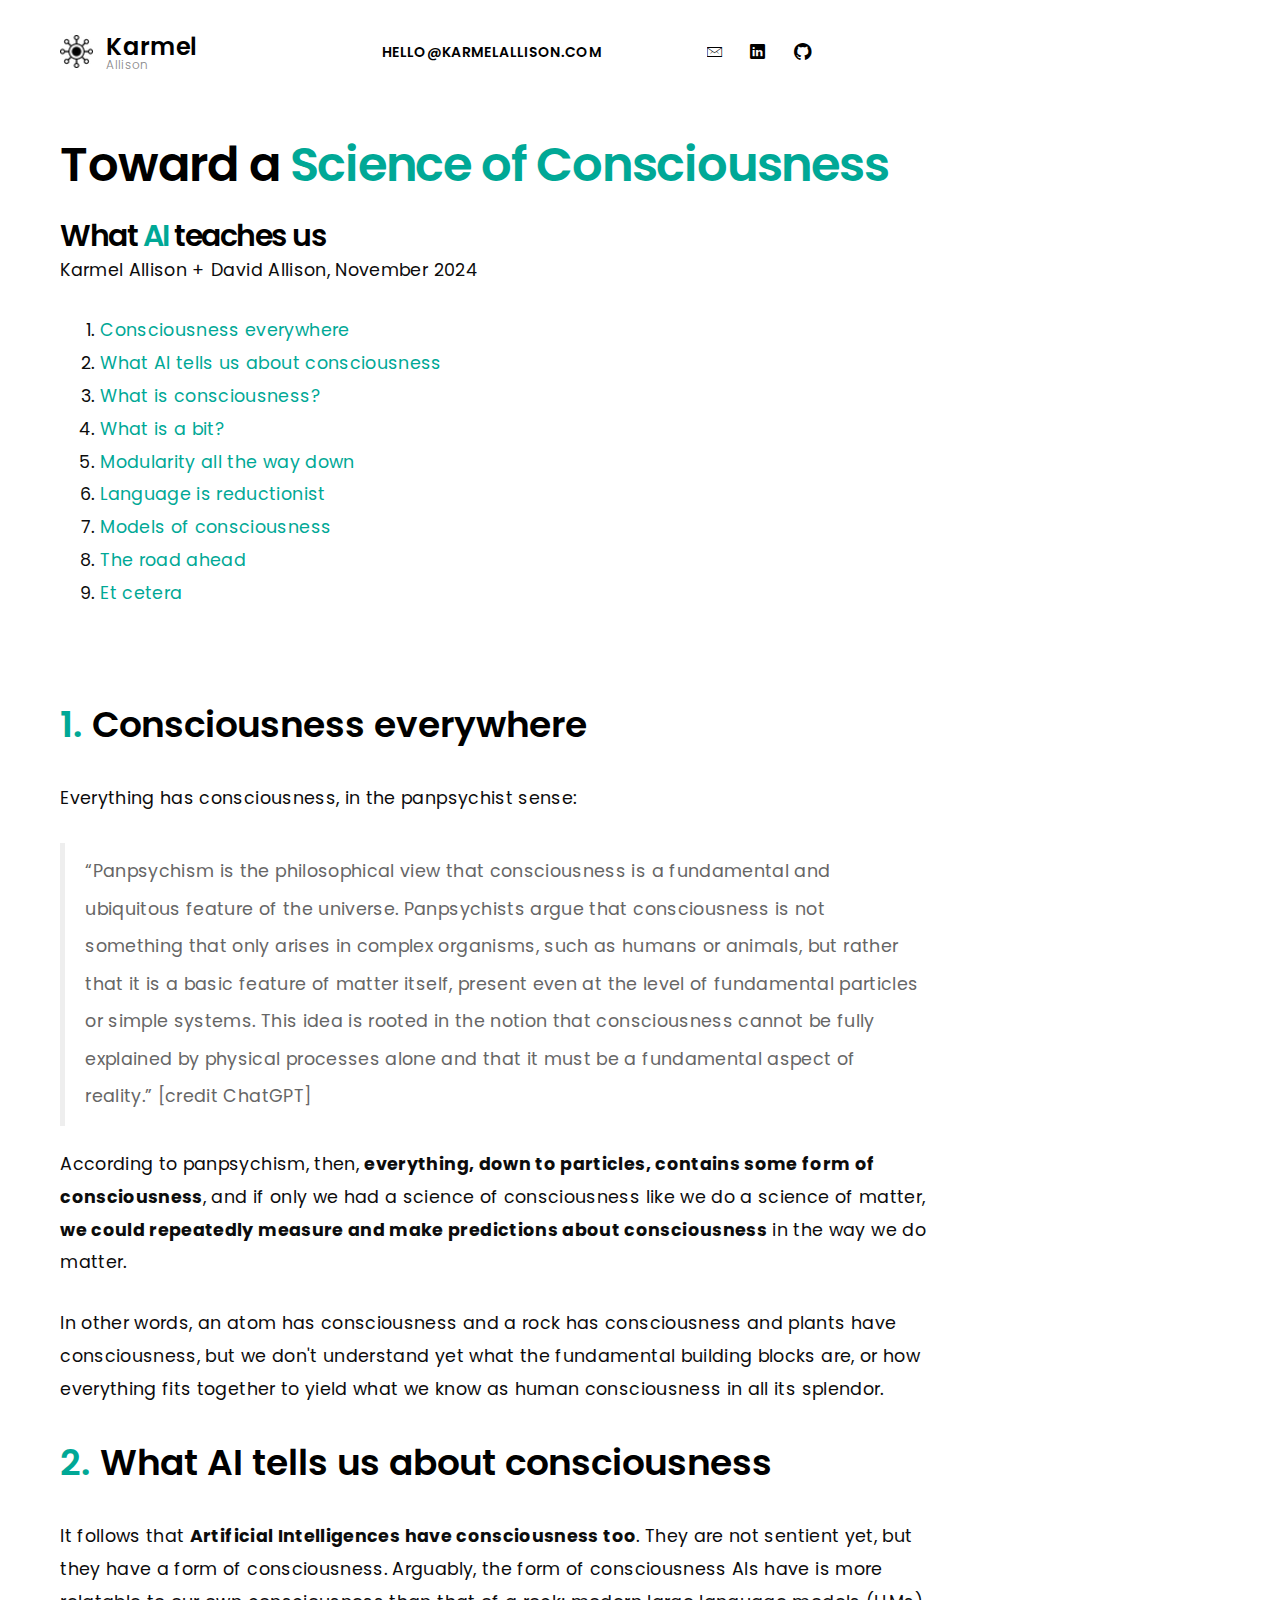
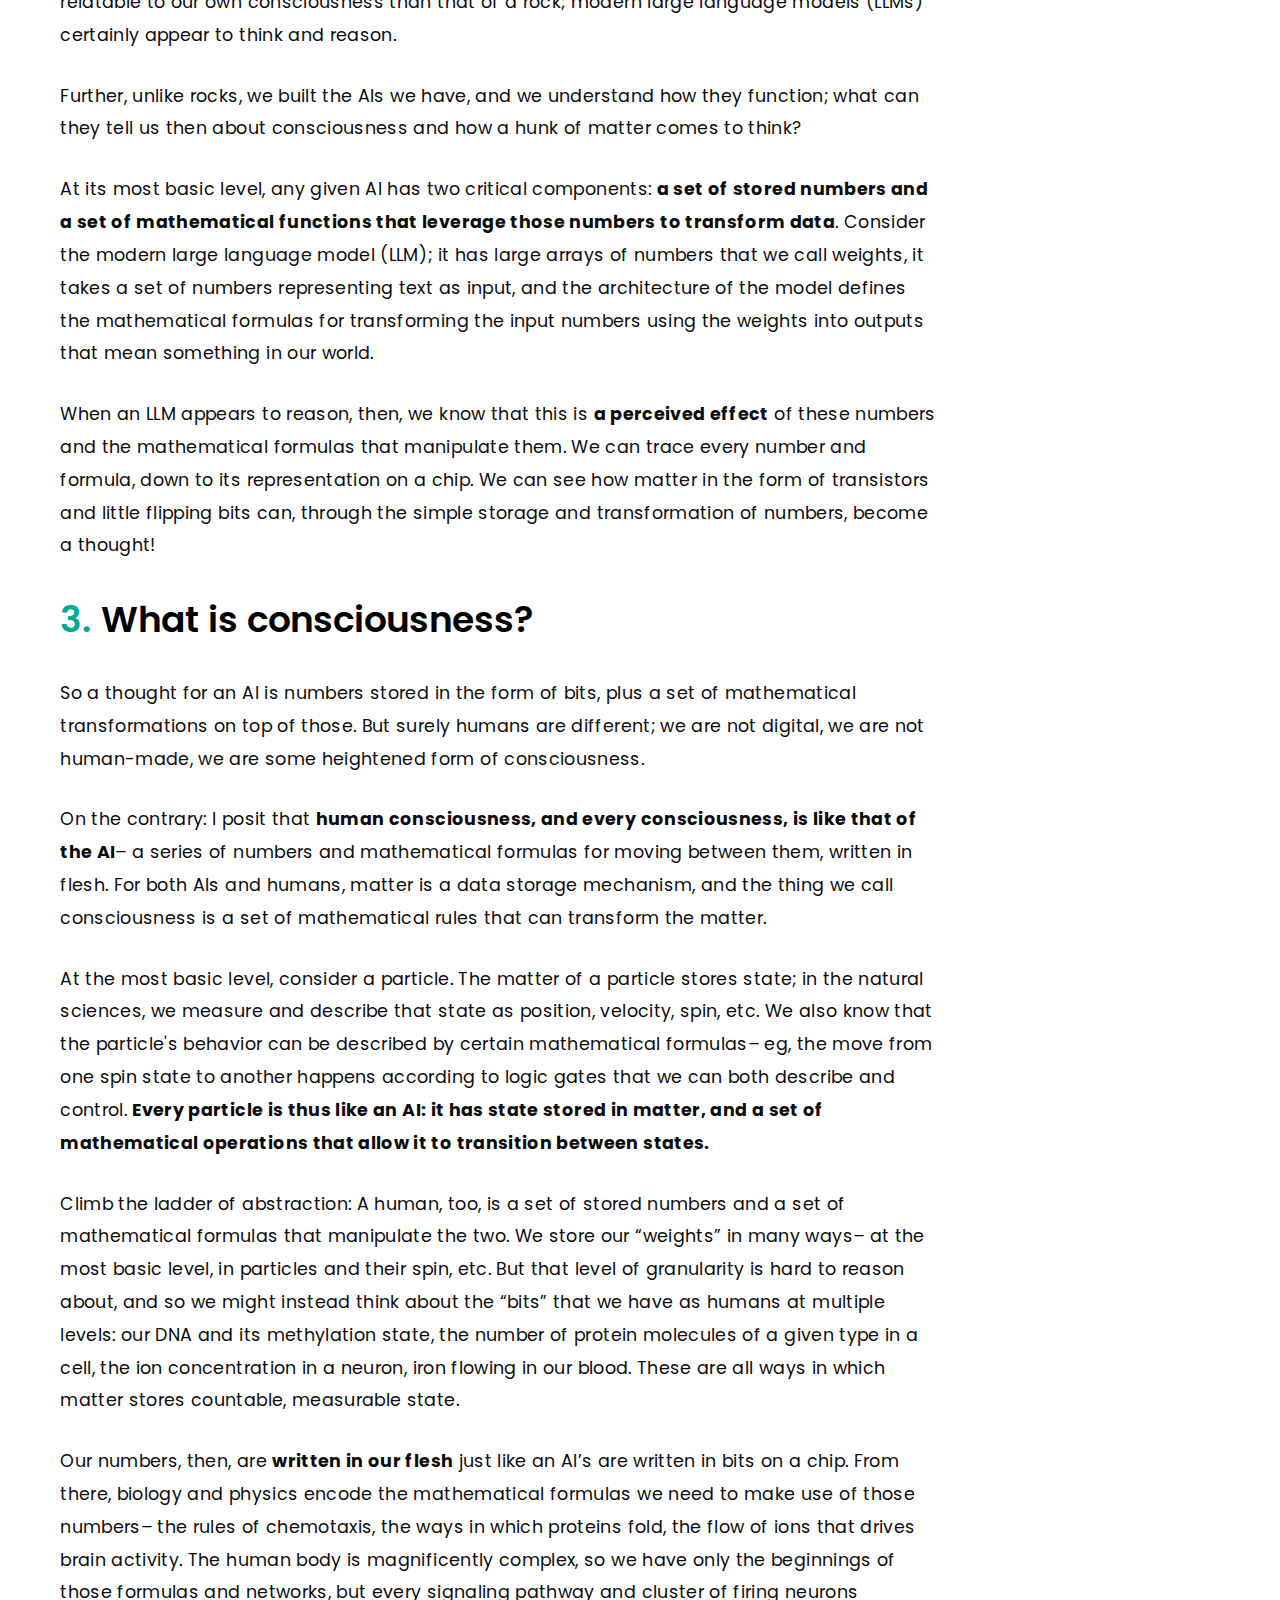
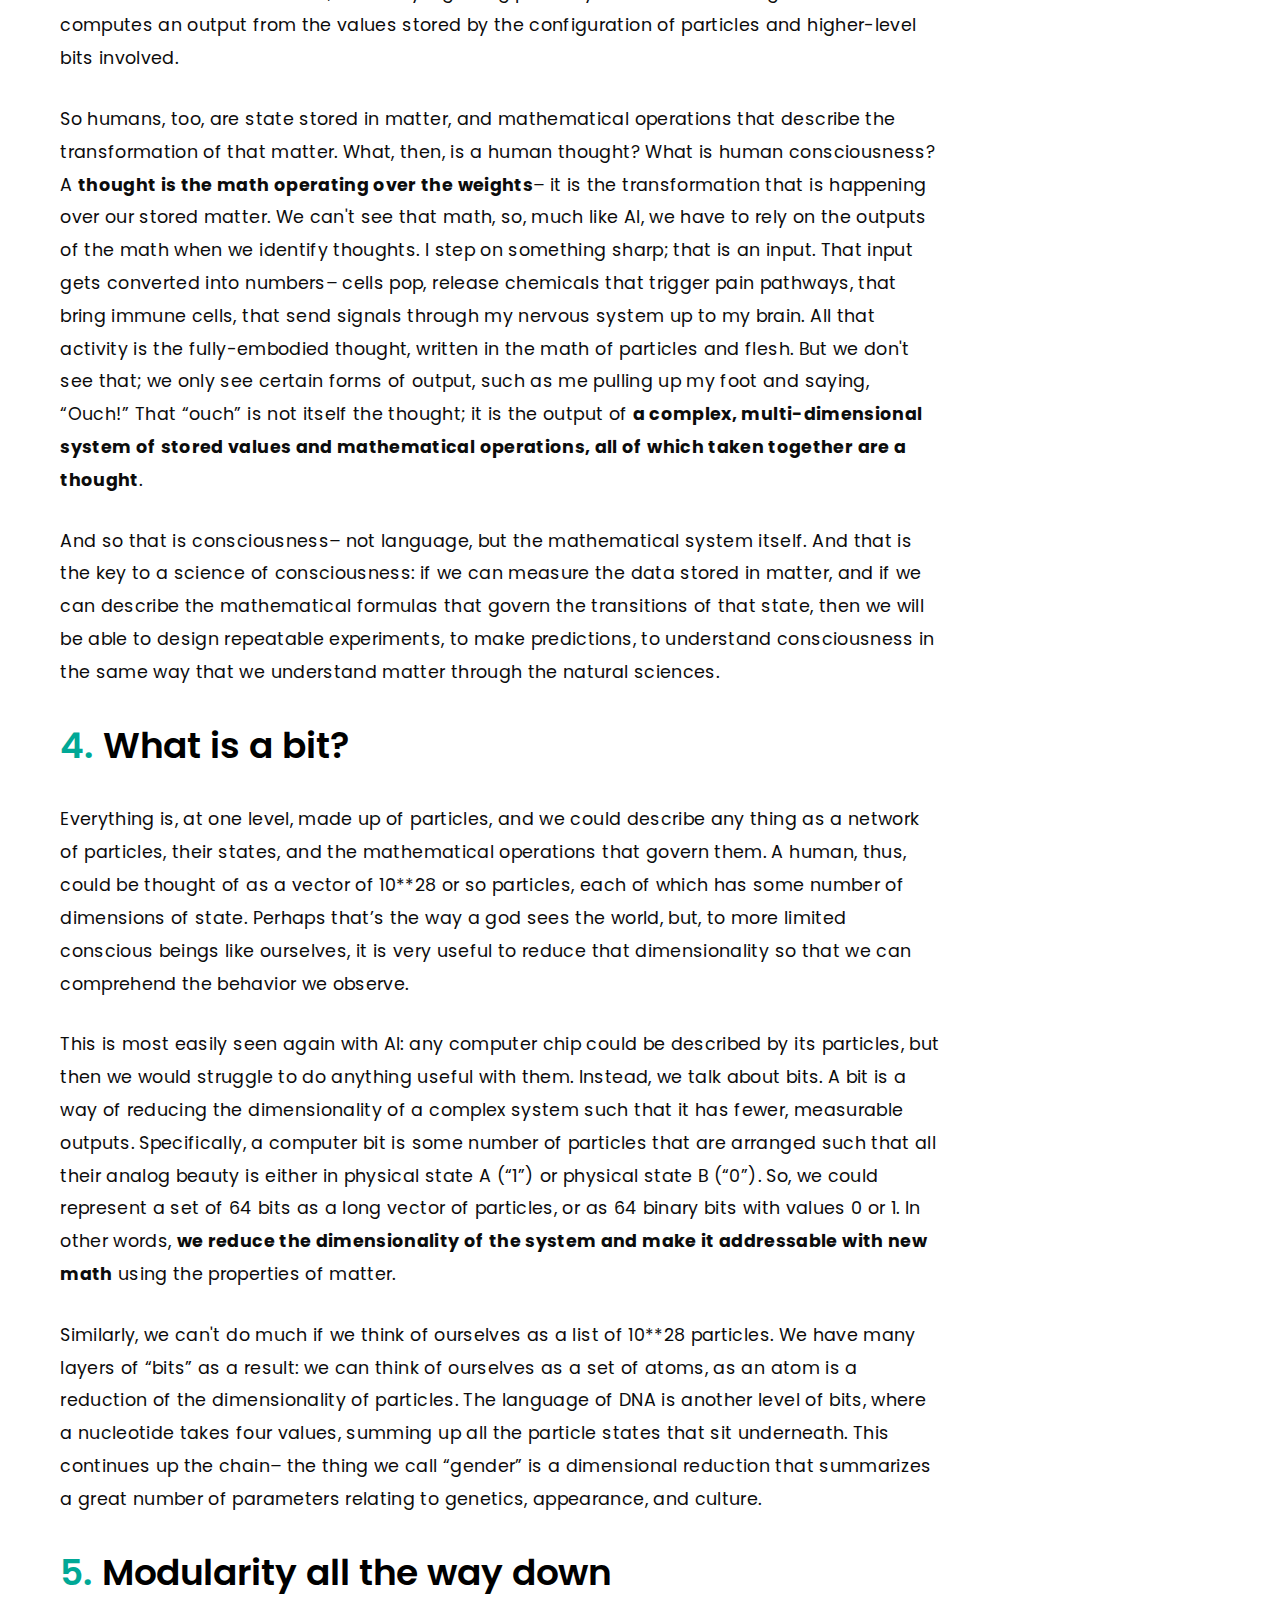
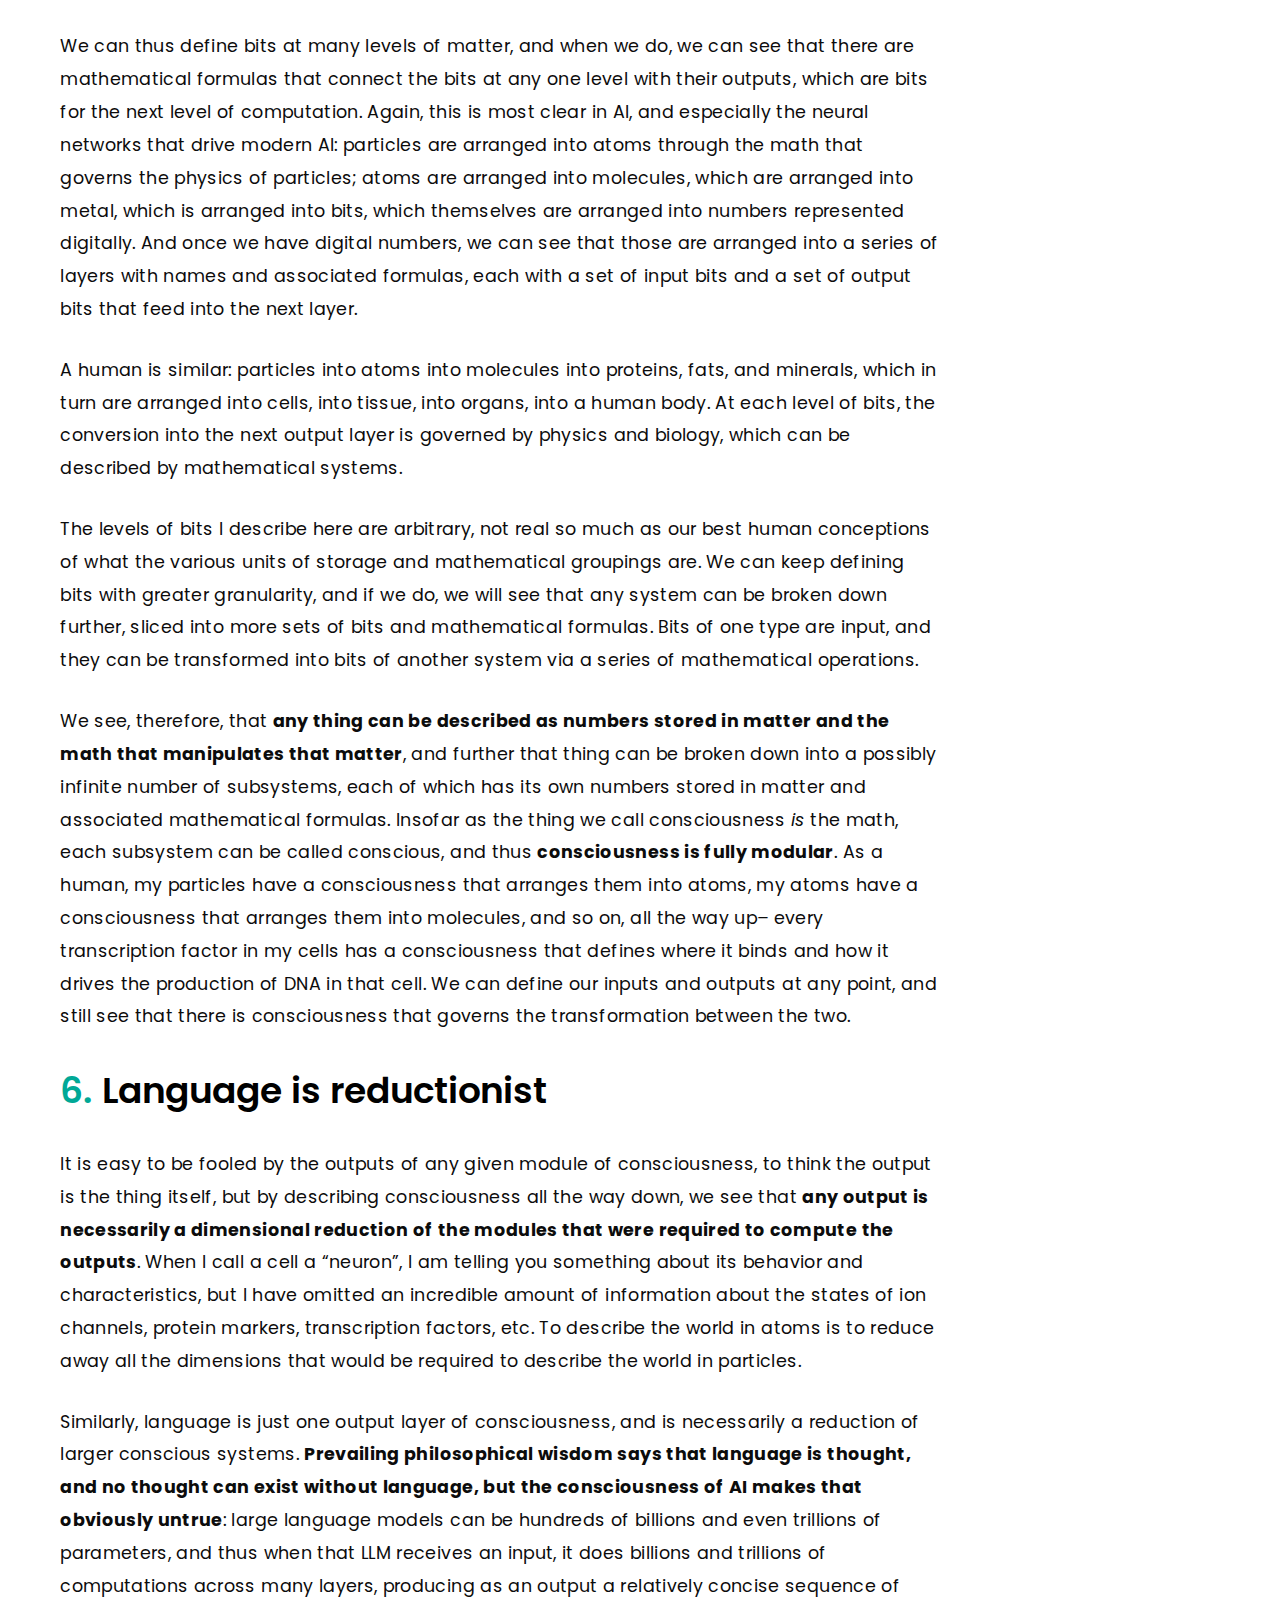
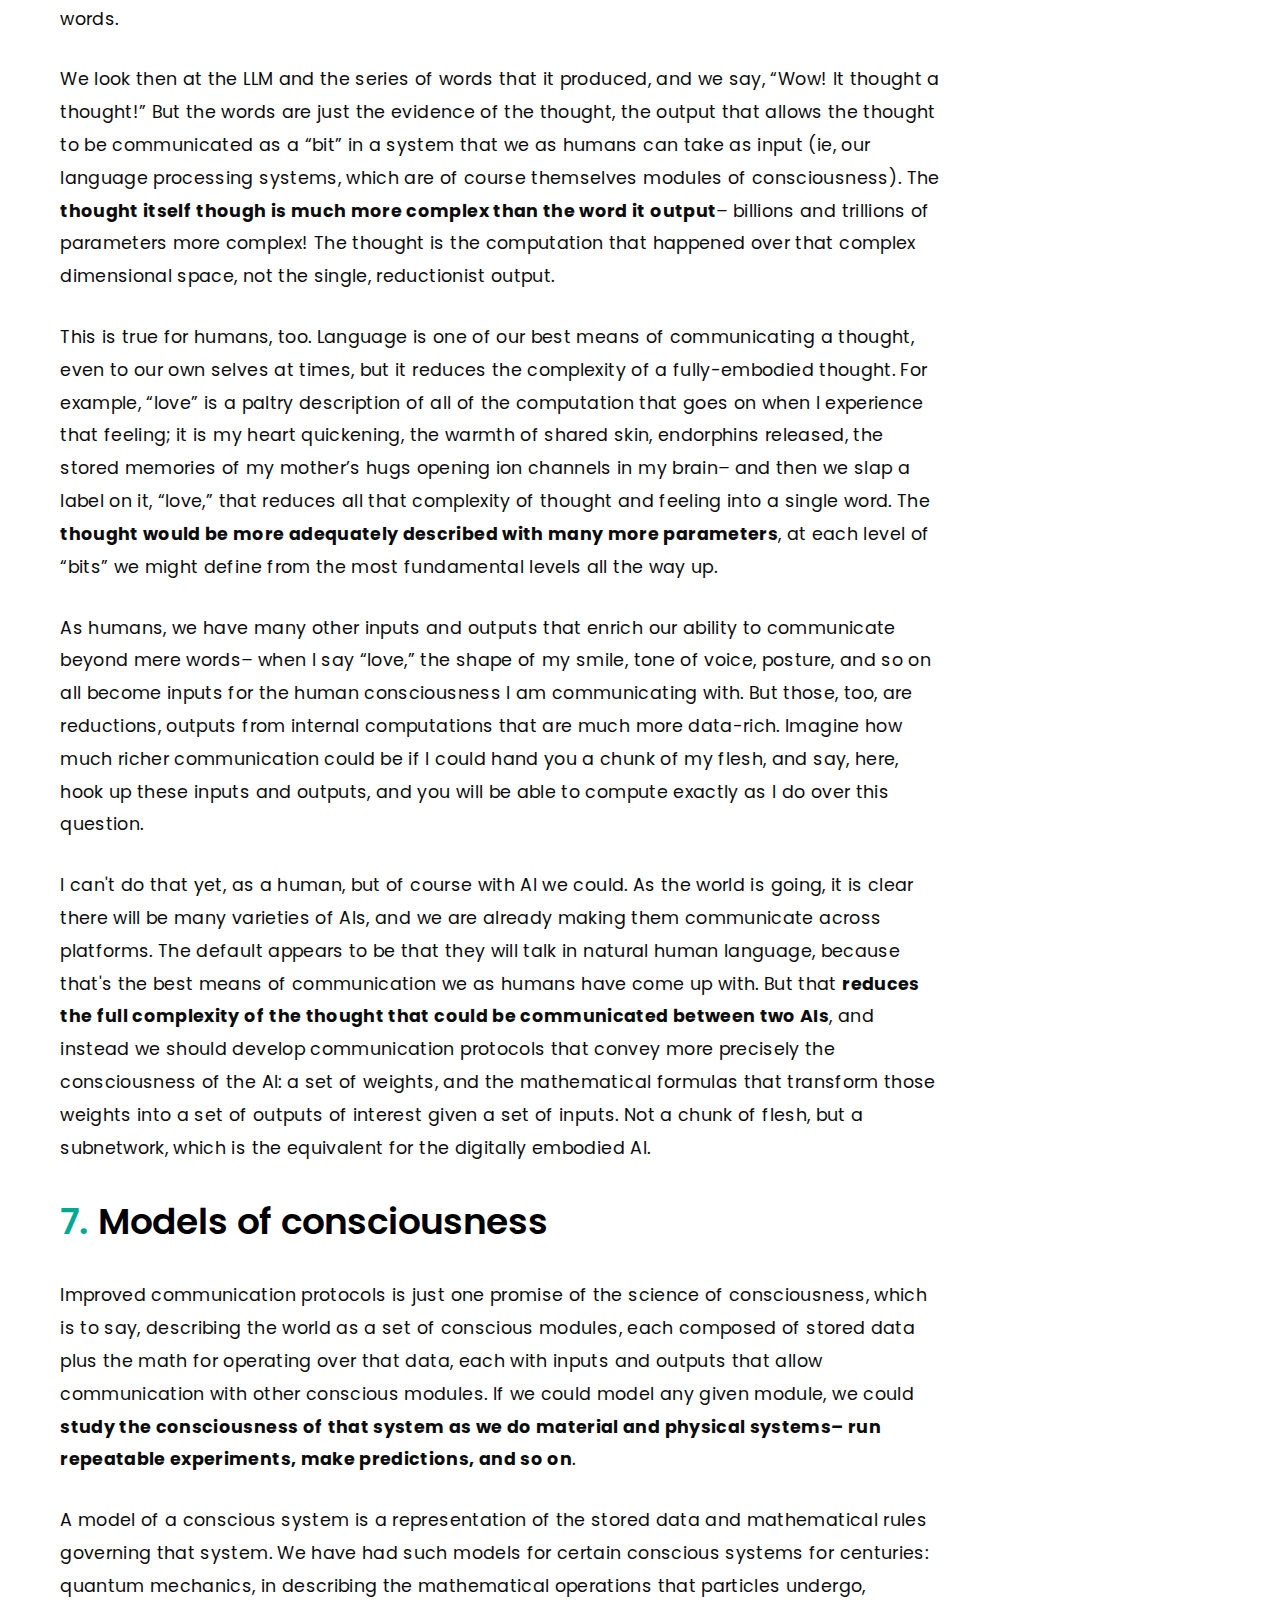
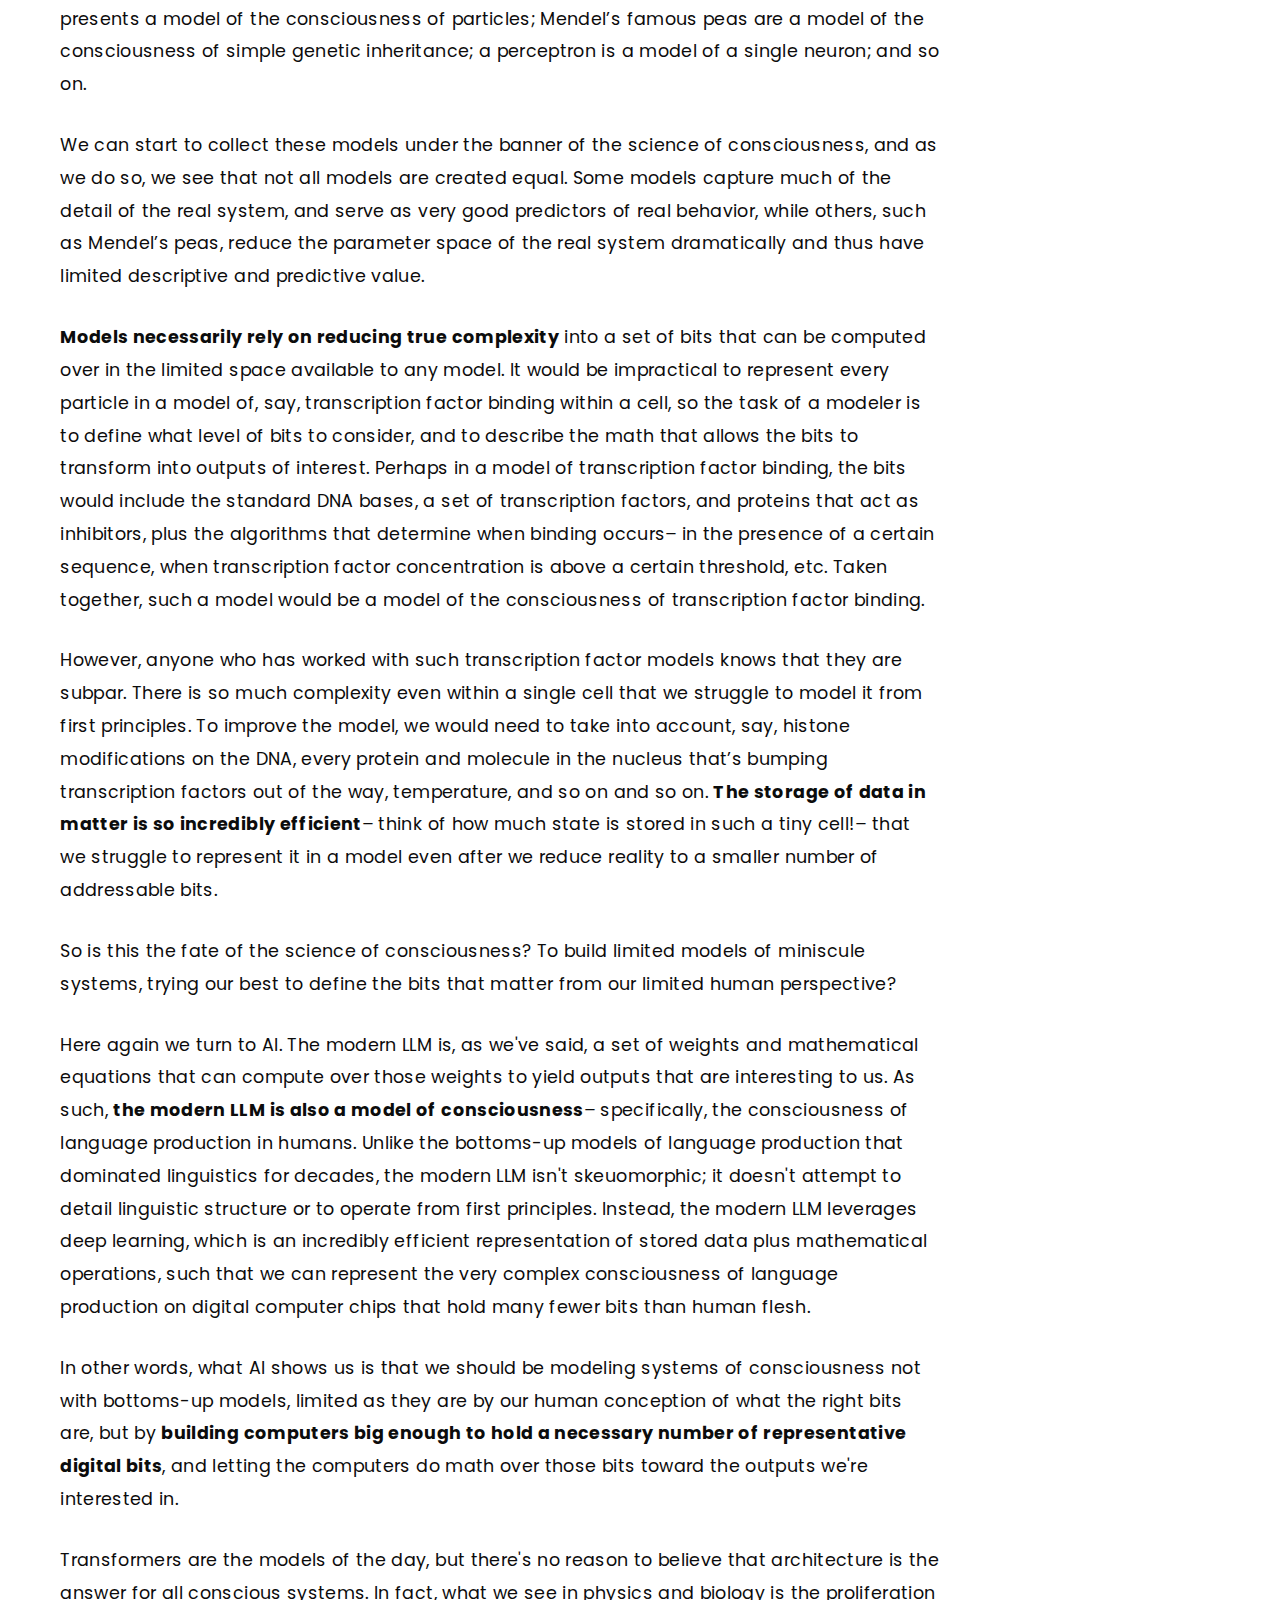
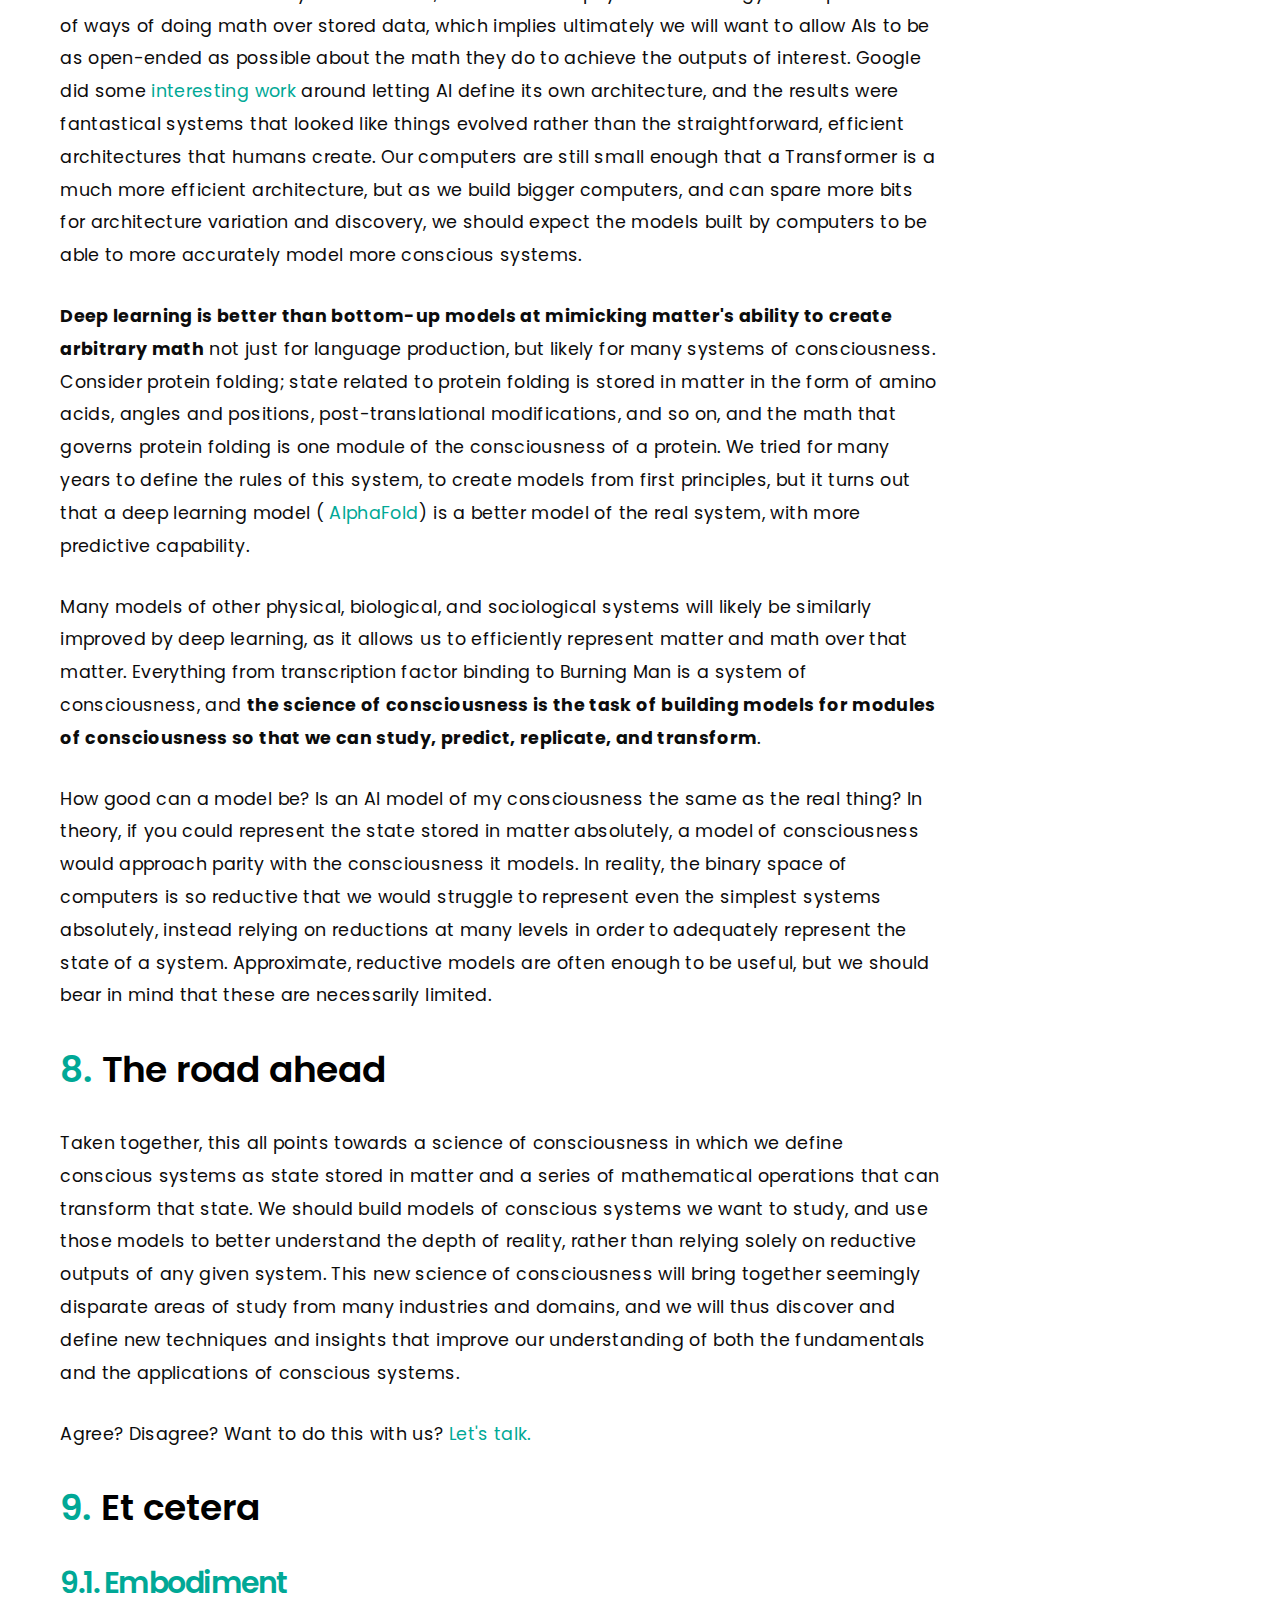
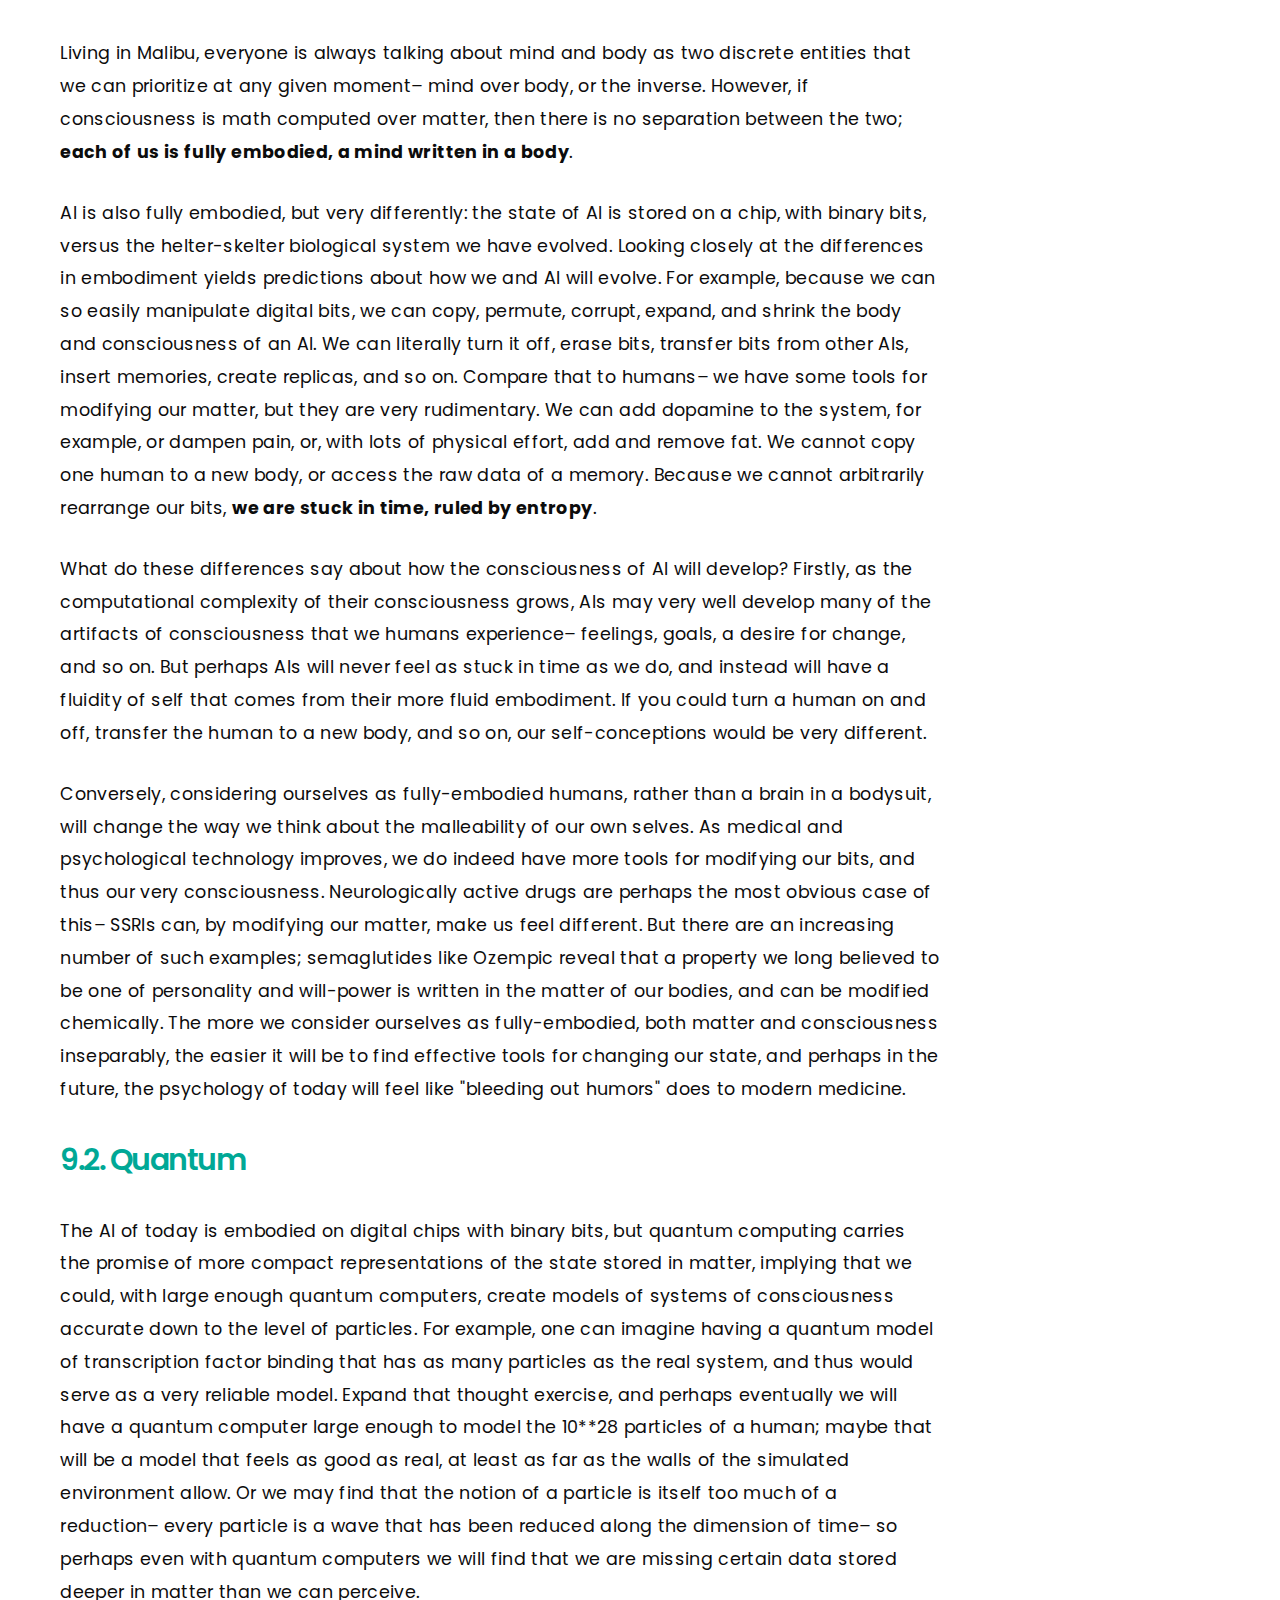
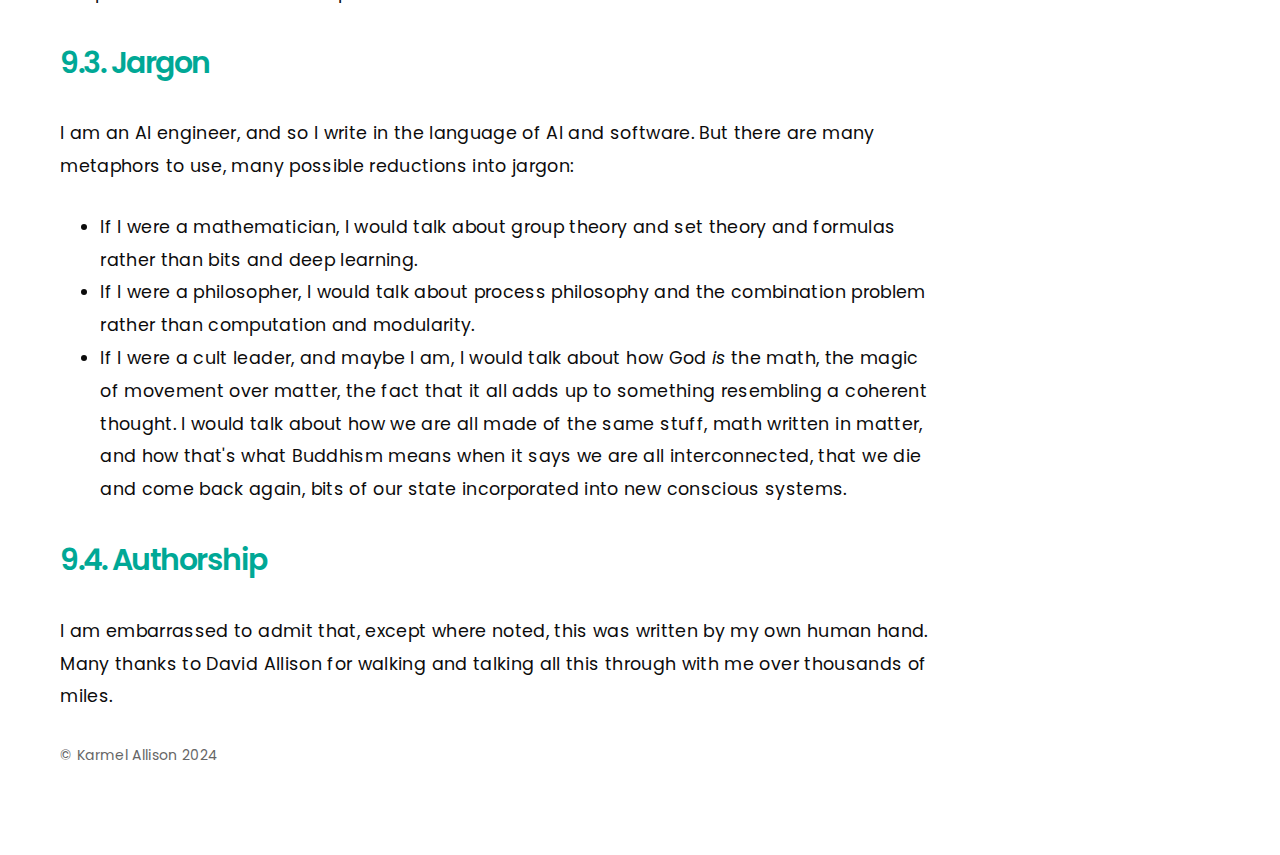
==== commit 4d77cc4a: "- Adding CTA - Adding authorship to essay" ====
--- a/towards-a-science-of-consciousness.html
+++ b/towards-a-science-of-consciousness.html
@@ -54,7 +54,7 @@
 <h3 class="subtitle">
   What <span class="text-primary">AI</span> teaches us
 </h3>
-<p>Agree? Disagree? Want to do this with me? <a href="mailto:hello@karmelallison.com">Let's talk.</a></p>
+<p>Karmel Allison + David Allison, November 2024</a></p>
 <ol>
   <li><a href="#consciousness-everywhere">Consciousness everywhere</a></li>
   <li><a href="#what-ai-tells-us-about-consciousness">What AI tells us about consciousness</a></li>
@@ -407,7 +407,7 @@
 seemingly disparate areas of study from many industries and domains, and we will thus discover and define new 
 techniques and insights that improve our understanding of both the fundamentals and the applications of conscious systems.
 </p>
-<p>Agree? Disagree? Want to do this with me? <a href="mailto:hello@karmelallison.com">Let's talk.</a></p>
+<p>Agree? Disagree? Want to do this with us? <a href="mailto:hello@karmelallison.com">Let's talk.</a></p>
 
 <h2 id="et-cetera"><span class="text-primary">9.</span> Et cetera</h2>
 
--- a/css/style.css
+++ b/css/style.css
@@ -2016,6 +2016,8 @@
 
 .copy-bottom.white{
   color: #fff;
+  /* Don't display on photo pages */
+  display: none;
 }
 
 .lang-bottom .menu-lang{
@@ -2706,6 +2708,18 @@
   margin-bottom: 2rem;
 }
 
+/* Add styles for mobile devices */
+@media (max-width: 768px) {
+  .text-page {
+    padding: 8rem 2rem 6rem;
+  }
+
+  .text-page p, ul, ol {
+    font-size: 1.5rem; /* Increase font size for mobile */
+    line-height: 2; /* Adjust line height for readability */
+  }
+}
+
 .blockquote p {
   padding-left: 3rem;
 }
@@ -2713,6 +2727,7 @@
 h3.subtitle {
   margin: 0;
 }
+
 
 /* 5.2 Min width 992px */
 
